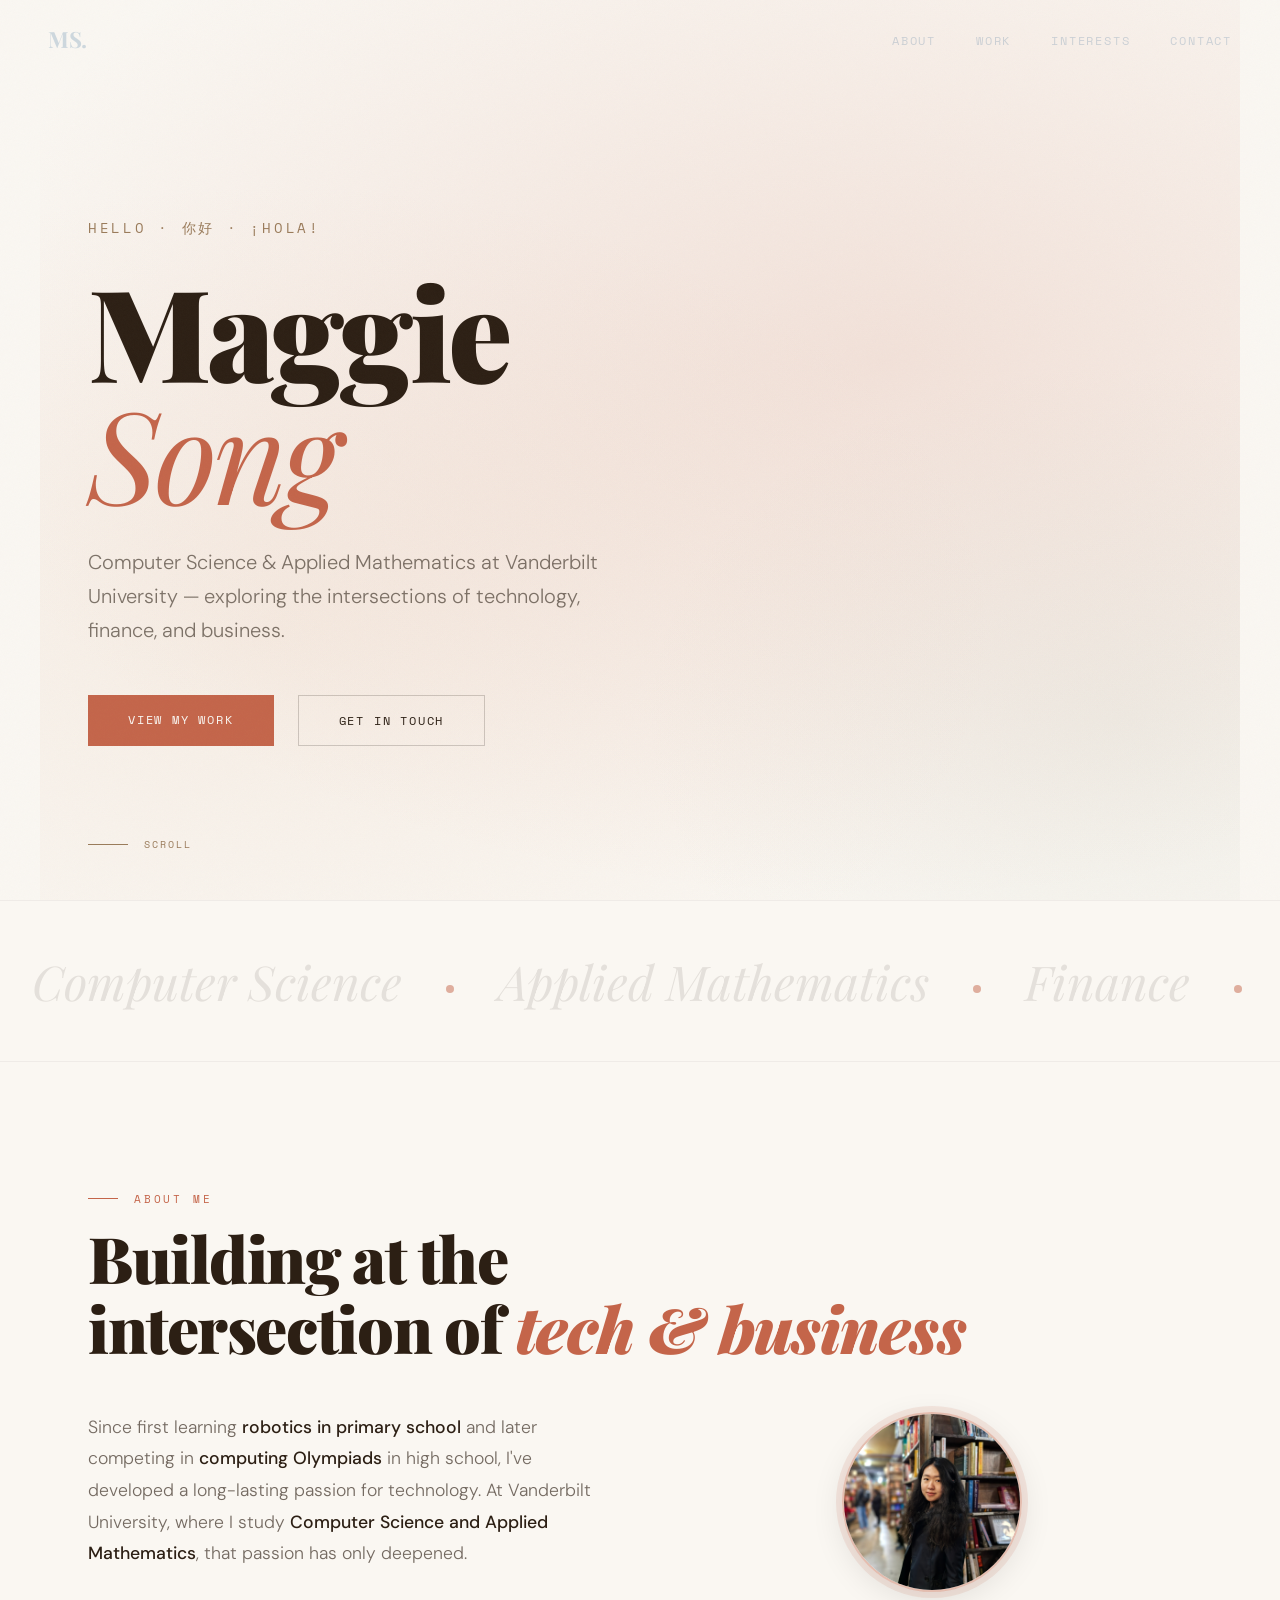
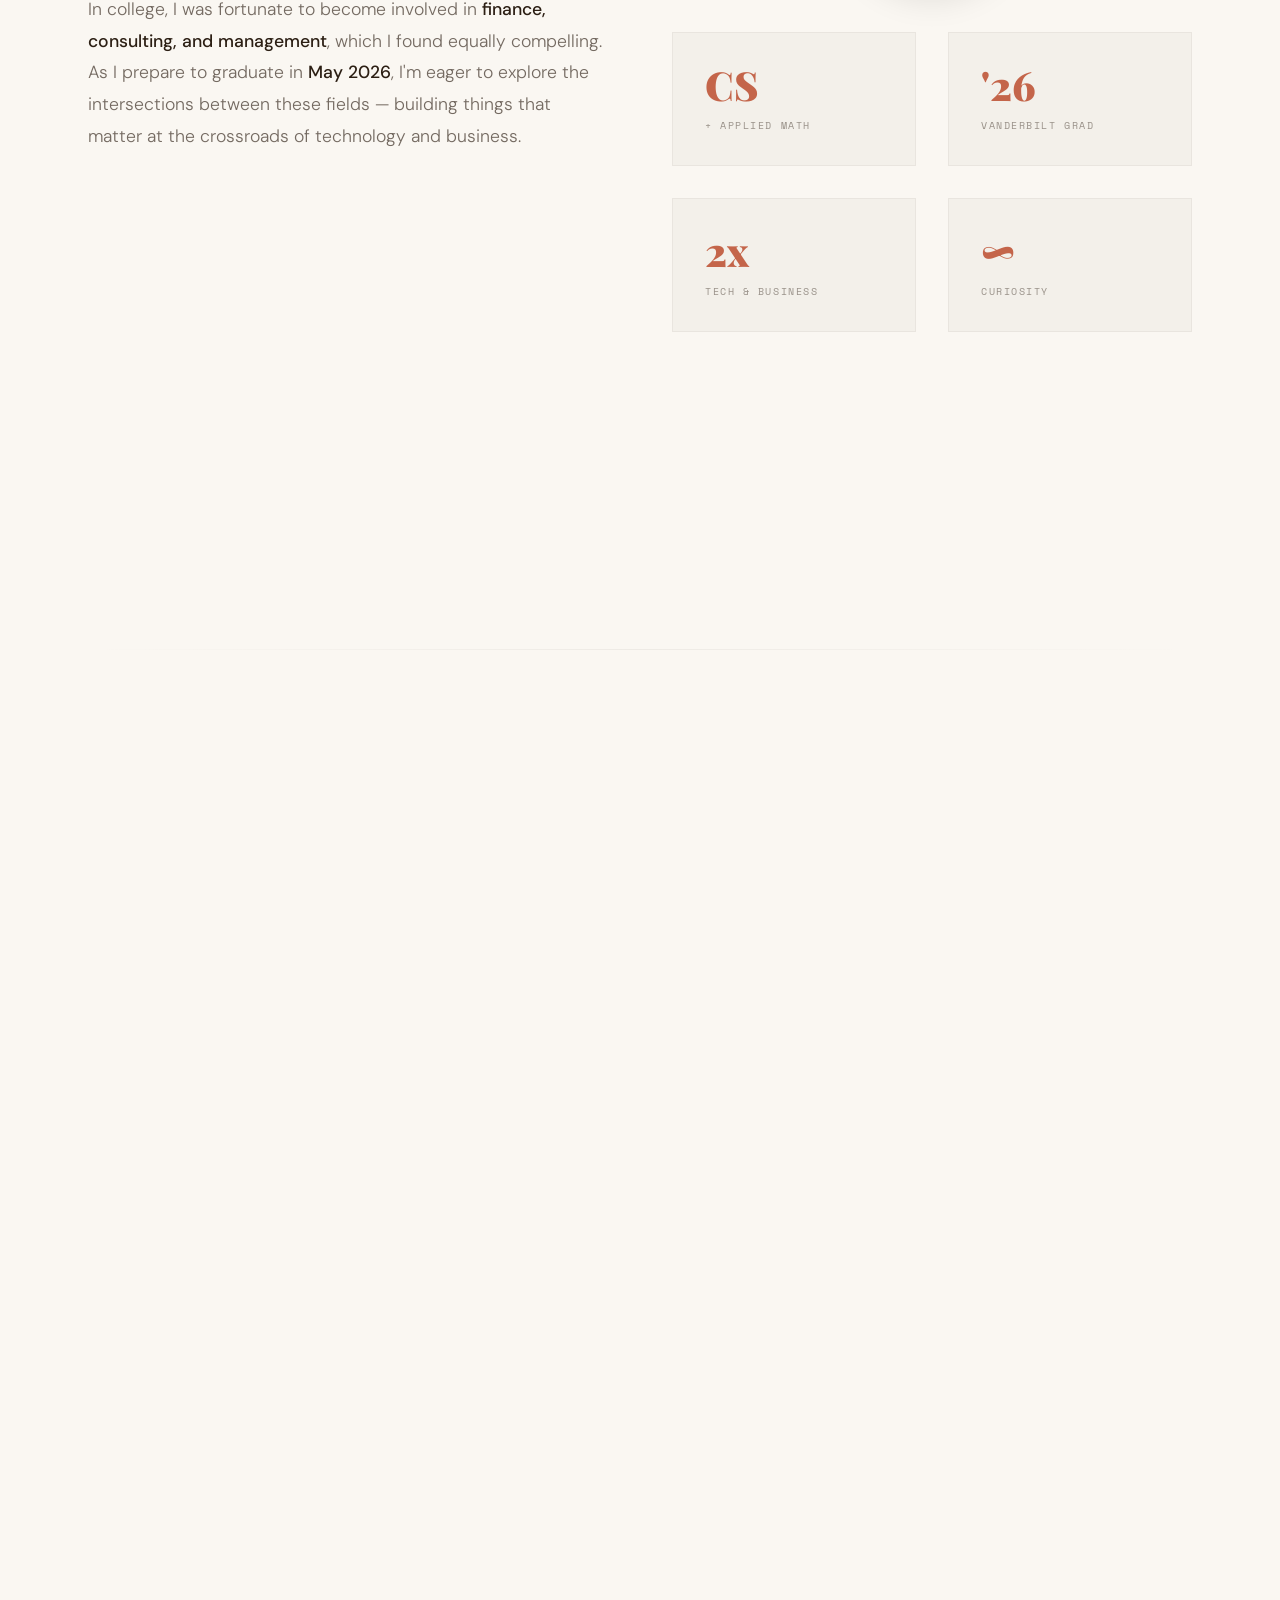
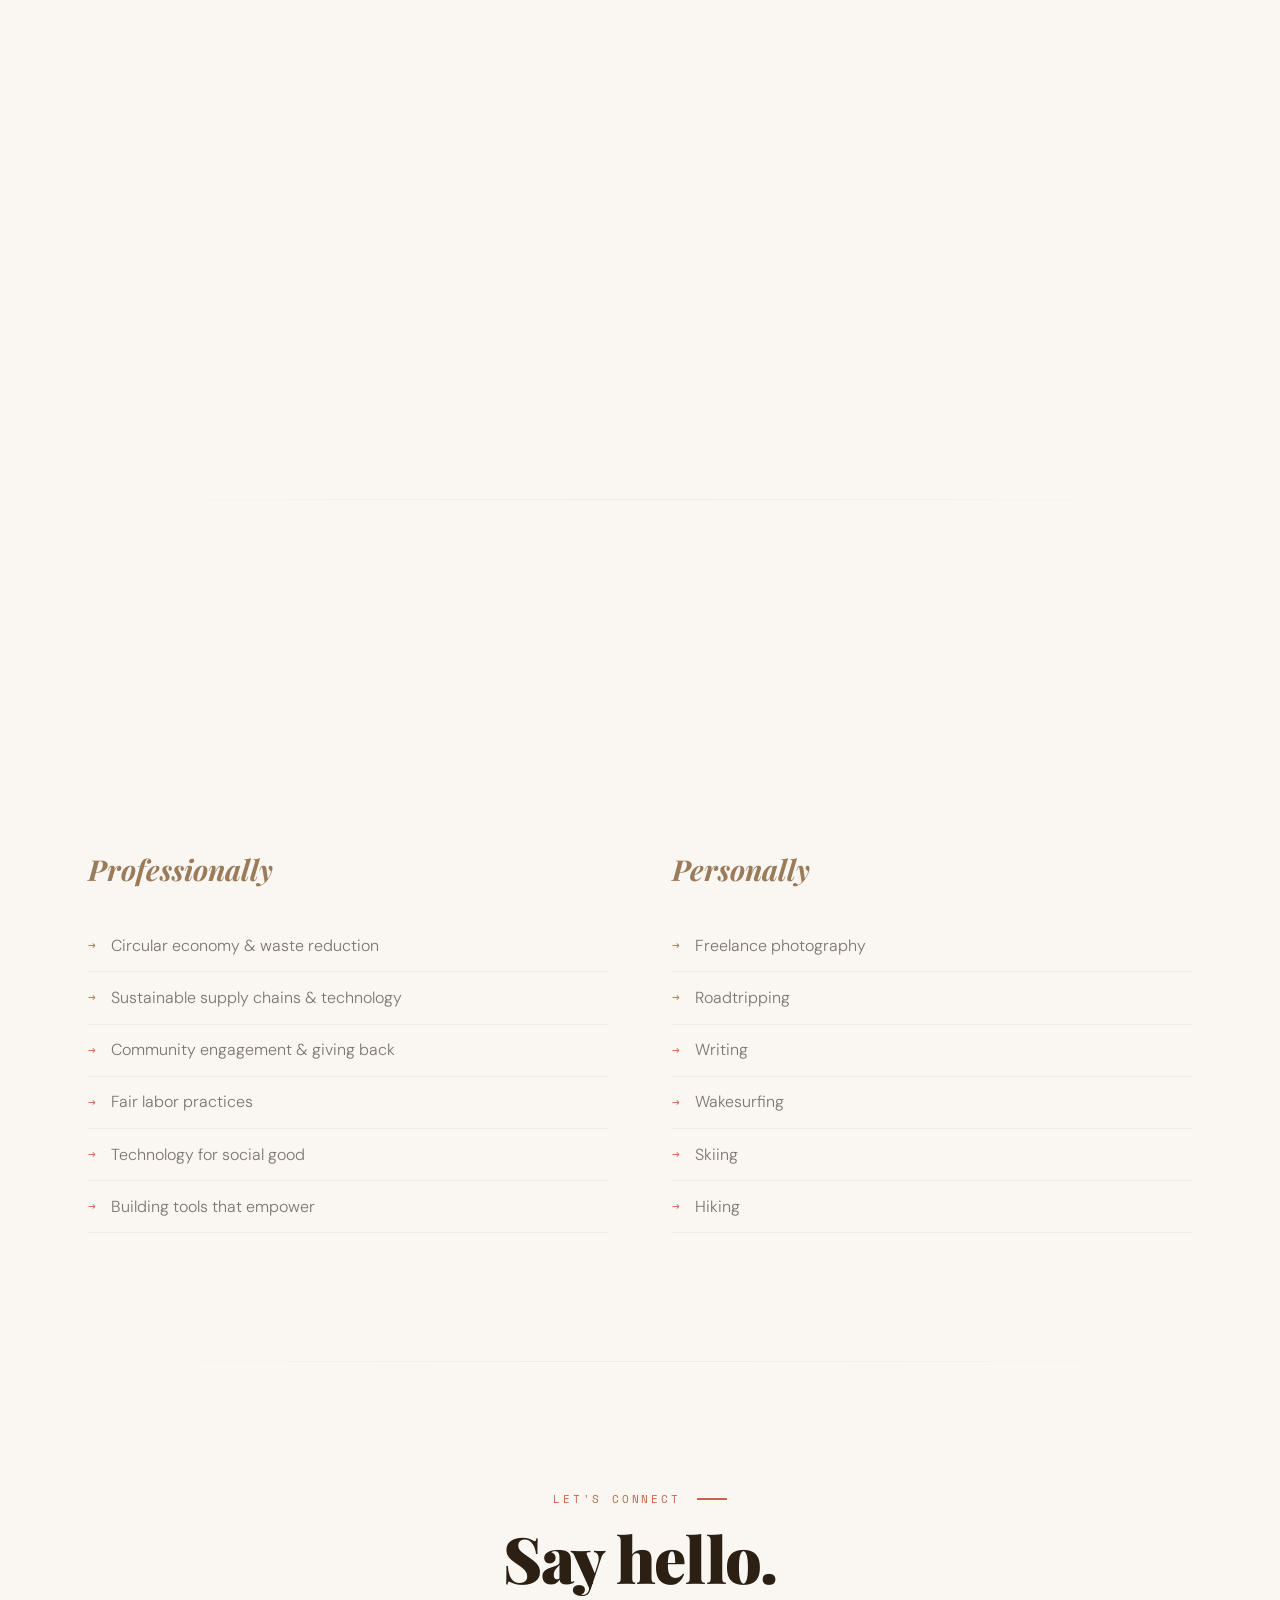
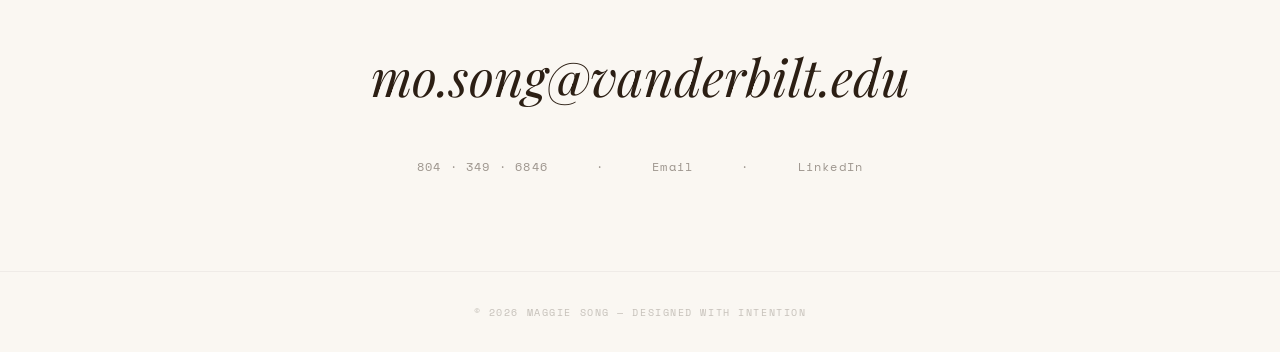
==== index.html @ cca48e7c "Add files via upload" ====
<!DOCTYPE html>
<html lang="en">
<head>
<meta charset="UTF-8">
<meta name="viewport" content="width=device-width, initial-scale=1.0">
<title>Maggie Song</title>
<link href="https://fonts.googleapis.com/css2?family=Playfair+Display:ital,wght@0,400;0,700;0,900;1,400;1,700&family=DM+Sans:ital,wght@0,300;0,400;0,500;0,700;1,400&family=Space+Mono:wght@400;700&display=swap" rel="stylesheet">
<style>
  :root {
    --cream: #2C1F14;
    --warm-white: #FAF7F2;
    --terracotta: #C4654A;
    --terracotta-dark: #A8503A;
    --clay: #9A7B5A;
    --earth: #8B6B4A;
    --deep-brown: #2C1F14;
    --charcoal: #FAF7F2;
    --sage: #7A8B6F;
    --sand: #E8D5BC;
    --muted-gold: #BFA265;
  }

  * { margin: 0; padding: 0; box-sizing: border-box; }

  html {
    scroll-behavior: smooth;
    scrollbar-width: thin;
    scrollbar-color: var(--clay) var(--charcoal);
  }

  body {
    font-family: 'DM Sans', sans-serif;
    background: var(--charcoal);
    color: var(--cream);
    overflow-x: hidden;
    cursor: default;
  }

  ::selection {
    background: var(--terracotta);
    color: #FAF7F2;
  }

  /* ═══ NOISE TEXTURE OVERLAY ═══ */
  body::before {
    content: '';
    position: fixed;
    inset: 0;
    z-index: 9999;
    pointer-events: none;
    opacity: 0.03;
    background-image: url("data:image/svg+xml,%3Csvg viewBox='0 0 256 256' xmlns='http://www.w3.org/2000/svg'%3E%3Cfilter id='n'%3E%3CfeTurbulence type='fractalNoise' baseFrequency='0.9' numOctaves='4' stitchTiles='stitch'/%3E%3C/filter%3E%3Crect width='100%25' height='100%25' filter='url(%23n)'/%3E%3C/svg%3E");
    background-size: 128px 128px;
  }

  /* ═══ NAV ═══ */
  nav {
    position: fixed;
    top: 0;
    left: 0;
    right: 0;
    z-index: 100;
    padding: 1.5rem 3rem;
    display: flex;
    justify-content: space-between;
    align-items: center;
    transition: all 0.5s cubic-bezier(0.16, 1, 0.3, 1);
    mix-blend-mode: difference;
  }

  nav.scrolled {
    padding: 1rem 3rem;
  }

  .nav-logo {
    font-family: 'Playfair Display', serif;
    font-size: 1.4rem;
    font-weight: 700;
    letter-spacing: -0.02em;
    color: var(--cream);
    text-decoration: none;
  }

  .nav-links {
    display: flex;
    gap: 2.5rem;
    list-style: none;
  }

  .nav-links a {
    font-family: 'Space Mono', monospace;
    font-size: 0.75rem;
    text-transform: uppercase;
    letter-spacing: 0.15em;
    color: var(--cream);
    text-decoration: none;
    position: relative;
    padding-bottom: 4px;
  }

  .nav-links a::after {
    content: '';
    position: absolute;
    bottom: 0;
    left: 0;
    width: 0;
    height: 1.5px;
    background: var(--terracotta);
    transition: width 0.4s cubic-bezier(0.16, 1, 0.3, 1);
  }

  .nav-links a:hover::after { width: 100%; }

  /* ═══ HERO ═══ */
  .hero {
    min-height: 100vh;
    display: flex;
    flex-direction: column;
    justify-content: center;
    padding: 8rem 3rem 4rem;
    position: relative;
    overflow: hidden;
  }

  .hero-bg {
    position: absolute;
    inset: 0;
    z-index: 0;
    background:
      radial-gradient(ellipse 80% 60% at 70% 40%, rgba(196,101,74,0.15), transparent),
      radial-gradient(ellipse 60% 50% at 20% 70%, rgba(212,149,106,0.1), transparent),
      radial-gradient(ellipse 40% 40% at 90% 80%, rgba(122,139,111,0.08), transparent);
  }

  .hero-content {
    position: relative;
    z-index: 1;
    max-width: 1200px;
    margin: 0 auto;
    width: 100%;
  }

  .hero-greeting {
    font-family: 'Space Mono', monospace;
    font-size: 0.85rem;
    letter-spacing: 0.2em;
    text-transform: uppercase;
    color: var(--clay);
    margin-bottom: 2rem;
    opacity: 0;
    animation: fadeUp 0.8s 0.3s forwards;
  }

  .hero-name {
    font-family: 'Playfair Display', serif;
    font-size: clamp(3.5rem, 10vw, 9rem);
    font-weight: 900;
    line-height: 0.95;
    letter-spacing: -0.03em;
    margin-bottom: 2rem;
    opacity: 0;
    animation: fadeUp 0.8s 0.5s forwards;
  }

  .hero-name .accent {
    color: var(--terracotta);
    font-style: italic;
    font-weight: 400;
  }

  .hero-tagline {
    font-size: 1.25rem;
    line-height: 1.7;
    max-width: 550px;
    color: rgba(44, 31, 20, 0.6);
    font-weight: 300;
    opacity: 0;
    animation: fadeUp 0.8s 0.7s forwards;
  }

  .hero-ctas {
    display: flex;
    gap: 1.5rem;
    margin-top: 3rem;
    opacity: 0;
    animation: fadeUp 0.8s 0.9s forwards;
    flex-wrap: wrap;
  }

  .btn-primary {
    font-family: 'Space Mono', monospace;
    font-size: 0.75rem;
    letter-spacing: 0.15em;
    text-transform: uppercase;
    padding: 1rem 2.5rem;
    background: var(--terracotta);
    color: #FAF7F2;
    border: none;
    cursor: pointer;
    position: relative;
    overflow: hidden;
    text-decoration: none;
    transition: transform 0.3s, background 0.3s;
  }

  .btn-primary:hover {
    background: var(--terracotta-dark);
    transform: translateY(-2px);
  }

  .btn-outline {
    font-family: 'Space Mono', monospace;
    font-size: 0.75rem;
    letter-spacing: 0.15em;
    text-transform: uppercase;
    padding: 1rem 2.5rem;
    background: transparent;
    color: var(--cream);
    border: 1.5px solid rgba(44, 31, 20, 0.2);
    cursor: pointer;
    text-decoration: none;
    transition: all 0.3s;
  }

  .btn-outline:hover {
    border-color: var(--terracotta);
    color: var(--terracotta);
  }

  .hero-scroll-indicator {
    position: absolute;
    bottom: 3rem;
    left: 3rem;
    display: flex;
    align-items: center;
    gap: 1rem;
    opacity: 0;
    animation: fadeUp 0.8s 1.2s forwards;
  }

  .scroll-line {
    width: 40px;
    height: 1.5px;
    background: var(--clay);
    animation: pulse 2s infinite;
  }

  .scroll-text {
    font-family: 'Space Mono', monospace;
    font-size: 0.65rem;
    letter-spacing: 0.2em;
    text-transform: uppercase;
    color: var(--clay);
  }

  /* ═══ SECTIONS GENERAL ═══ */
  section {
    padding: 8rem 3rem;
    max-width: 1200px;
    margin: 0 auto;
  }

  .section-label {
    font-family: 'Space Mono', monospace;
    font-size: 0.7rem;
    letter-spacing: 0.25em;
    text-transform: uppercase;
    color: var(--terracotta);
    margin-bottom: 1rem;
    display: flex;
    align-items: center;
    gap: 1rem;
  }

  .section-label::before {
    content: '';
    width: 30px;
    height: 1.5px;
    background: var(--terracotta);
  }

  .section-title {
    font-family: 'Playfair Display', serif;
    font-size: clamp(2.5rem, 5vw, 4rem);
    font-weight: 900;
    line-height: 1.1;
    letter-spacing: -0.02em;
    margin-bottom: 3rem;
  }

  /* ═══ ABOUT ═══ */
  #about {
    position: relative;
  }

  .about-grid {
    display: grid;
    grid-template-columns: 1fr 1fr;
    gap: 4rem;
    align-items: start;
  }

  .about-text p {
    font-size: 1.1rem;
    line-height: 1.8;
    color: rgba(44, 31, 20, 0.65);
    font-weight: 300;
    margin-bottom: 1.5rem;
  }

  .about-text p strong {
    color: var(--deep-brown);
    font-weight: 500;
  }

  .about-stats {
    display: grid;
    grid-template-columns: 1fr 1fr;
    gap: 2rem;
    margin-top: 2rem;
  }

  .stat-card {
    padding: 2rem;
    background: rgba(44, 31, 20, 0.03);
    border: 1px solid rgba(44, 31, 20, 0.05);
    transition: all 0.4s;
  }

  .stat-card:hover {
    background: rgba(44, 31, 20, 0.05);
    border-color: rgba(196, 101, 74, 0.3);
    transform: translateY(-4px);
  }

  .stat-number {
    font-family: 'Playfair Display', serif;
    font-size: 2.5rem;
    font-weight: 900;
    color: var(--terracotta);
    line-height: 1;
  }

  .stat-label {
    font-family: 'Space Mono', monospace;
    font-size: 0.65rem;
    letter-spacing: 0.15em;
    text-transform: uppercase;
    color: rgba(44, 31, 20, 0.45);
    margin-top: 0.75rem;
  }

  .profile-photo-wrap {
    margin-bottom: 2.5rem;
    display: flex;
    justify-content: center;
  }

  .profile-photo {
    width: 180px;
    height: 180px;
    border-radius: 50%;
    object-fit: cover;
    border: 2px solid rgba(196, 101, 74, 0.4);
    box-shadow: 0 0 0 6px rgba(196, 101, 74, 0.12), 0 8px 32px rgba(0,0,0,0.1);
    transition: transform 0.4s cubic-bezier(0.16, 1, 0.3, 1), box-shadow 0.4s;
    display: block;
  }

  .profile-photo:hover {
    transform: scale(1.04);
    box-shadow: 0 0 0 8px rgba(196, 101, 74, 0.2), 0 12px 40px rgba(0,0,0,0.15);
  }

  .about-languages {
    margin-top: 3rem;
    padding: 2rem;
    background: rgba(44, 31, 20, 0.03);
    border: 1px solid rgba(44, 31, 20, 0.05);
  }

  .lang-title {
    font-family: 'Space Mono', monospace;
    font-size: 0.7rem;
    letter-spacing: 0.2em;
    text-transform: uppercase;
    color: var(--clay);
    margin-bottom: 1.5rem;
  }

  .lang-tags {
    display: flex;
    gap: 0.75rem;
    flex-wrap: wrap;
  }

  .lang-tag {
    font-family: 'DM Sans', sans-serif;
    font-size: 0.9rem;
    padding: 0.4rem 1rem;
    border: 1px solid rgba(44, 31, 20, 0.15);
    color: var(--deep-brown);
    border-radius: 2px;
  }

  /* ═══ DIVIDER ═══ */
  .divider {
    max-width: 1200px;
    margin: 0 auto;
    padding: 0 3rem;
    height: 1px;
    position: relative;
  }

  .divider::after {
    content: '';
    display: block;
    width: 100%;
    height: 1px;
    background: linear-gradient(90deg, transparent, rgba(44, 31, 20, 0.06), transparent);
  }

  /* ═══ WORK / PROJECTS ═══ */
  .project-card {
    display: grid;
    grid-template-columns: 1fr 1fr;
    gap: 4rem;
    margin-bottom: 6rem;
    align-items: center;
  }

  .project-card:nth-child(even) {
    direction: rtl;
  }

  .project-card:nth-child(even) > * {
    direction: ltr;
  }

  .project-visual {
    position: relative;
    aspect-ratio: 4/3;
    overflow: hidden;
    background: linear-gradient(135deg, rgba(196,101,74,0.15), rgba(212,149,106,0.1));
    border: 1px solid rgba(44, 31, 20, 0.05);
  }

  .project-visual-inner {
    position: absolute;
    inset: 0;
    display: flex;
    flex-direction: column;
    justify-content: center;
    align-items: center;
    padding: 3rem;
    text-align: center;
    transition: transform 0.6s cubic-bezier(0.16, 1, 0.3, 1);
  }

  .project-visual:hover .project-visual-inner {
    transform: scale(1.03);
  }

  .project-icon {
    font-size: 3rem;
    margin-bottom: 1rem;
  }

  .project-visual-label {
    font-family: 'Space Mono', monospace;
    font-size: 0.65rem;
    letter-spacing: 0.2em;
    text-transform: uppercase;
    color: var(--clay);
  }

  .project-info {}

  .project-tag {
    font-family: 'Space Mono', monospace;
    font-size: 0.65rem;
    letter-spacing: 0.2em;
    text-transform: uppercase;
    color: var(--terracotta);
    margin-bottom: 1rem;
  }

  .project-name {
    font-family: 'Playfair Display', serif;
    font-size: 2rem;
    font-weight: 700;
    line-height: 1.2;
    margin-bottom: 1.5rem;
  }

  .project-desc {
    font-size: 1rem;
    line-height: 1.8;
    color: rgba(44, 31, 20, 0.55);
    font-weight: 300;
    margin-bottom: 2rem;
  }

  .project-tech {
    display: flex;
    gap: 0.5rem;
    flex-wrap: wrap;
    margin-bottom: 2rem;
  }

  .tech-pill {
    font-family: 'Space Mono', monospace;
    font-size: 0.6rem;
    letter-spacing: 0.1em;
    text-transform: uppercase;
    padding: 0.35rem 0.8rem;
    border: 1px solid rgba(44, 31, 20, 0.1);
    color: rgba(44, 31, 20, 0.45);
  }

  /* ═══ INTERESTS ═══ */
  .interests-grid {
    display: grid;
    grid-template-columns: 1fr 1fr;
    gap: 4rem;
  }

  .interest-group-title {
    font-family: 'Playfair Display', serif;
    font-size: 1.8rem;
    font-weight: 700;
    margin-bottom: 2rem;
    font-style: italic;
    color: var(--clay);
  }

  .interest-list {
    list-style: none;
  }

  .interest-item {
    font-size: 1rem;
    line-height: 1.6;
    padding: 0.8rem 0;
    border-bottom: 1px solid rgba(44, 31, 20, 0.05);
    color: rgba(44, 31, 20, 0.6);
    font-weight: 300;
    display: flex;
    align-items: center;
    gap: 1rem;
    transition: all 0.3s;
  }

  .interest-item:hover {
    color: var(--deep-brown);
    padding-left: 0.5rem;
  }

  .interest-item::before {
    content: '→';
    font-family: 'Space Mono', monospace;
    font-size: 0.75rem;
    color: var(--terracotta);
    transition: transform 0.3s;
  }

  .interest-item:hover::before {
    transform: translateX(4px);
  }

  /* ═══ CONTACT ═══ */
  #contact {
    text-align: center;
    padding-bottom: 6rem;
  }

  #contact .section-label {
    justify-content: center;
  }

  #contact .section-label::before { display: none; }
  #contact .section-label::after {
    content: '';
    width: 30px;
    height: 1.5px;
    background: var(--terracotta);
  }

  .contact-email {
    font-family: 'Playfair Display', serif;
    font-size: clamp(1.8rem, 4vw, 3.5rem);
    font-weight: 400;
    font-style: italic;
    color: var(--deep-brown);
    text-decoration: none;
    position: relative;
    display: inline-block;
    transition: color 0.3s;
  }

  .contact-email:hover {
    color: var(--terracotta);
  }

  .contact-email::after {
    content: '';
    position: absolute;
    bottom: -4px;
    left: 0;
    width: 100%;
    height: 2px;
    background: var(--terracotta);
    transform: scaleX(0);
    transform-origin: right;
    transition: transform 0.5s cubic-bezier(0.16, 1, 0.3, 1);
  }

  .contact-email:hover::after {
    transform: scaleX(1);
    transform-origin: left;
  }

  .contact-details {
    margin-top: 3rem;
    display: flex;
    justify-content: center;
    gap: 3rem;
    flex-wrap: wrap;
  }

  .contact-item {
    font-family: 'Space Mono', monospace;
    font-size: 0.75rem;
    letter-spacing: 0.1em;
    color: rgba(44, 31, 20, 0.45);
    text-decoration: none;
    transition: color 0.3s;
  }

  .contact-item:hover { color: var(--terracotta); }

  /* ═══ FOOTER ═══ */
  footer {
    padding: 2rem 3rem;
    text-align: center;
    border-top: 1px solid rgba(44, 31, 20, 0.05);
  }

  footer p {
    font-family: 'Space Mono', monospace;
    font-size: 0.65rem;
    letter-spacing: 0.15em;
    text-transform: uppercase;
    color: rgba(44, 31, 20, 0.25);
  }

  /* ═══ SCROLL REVEAL ═══ */
  .reveal {
    opacity: 0;
    transform: translateY(40px);
    transition: all 0.8s cubic-bezier(0.16, 1, 0.3, 1);
  }

  .reveal.visible {
    opacity: 1;
    transform: translateY(0);
  }

  /* ═══ ANIMATIONS ═══ */
  @keyframes fadeUp {
    from { opacity: 0; transform: translateY(30px); }
    to { opacity: 1; transform: translateY(0); }
  }

  @keyframes pulse {
    0%, 100% { opacity: 1; }
    50% { opacity: 0.4; }
  }

  /* ═══ MARQUEE ═══ */
  .marquee-section {
    padding: 3rem 0;
    overflow: hidden;
    border-top: 1px solid rgba(44, 31, 20, 0.05);
    border-bottom: 1px solid rgba(44, 31, 20, 0.05);
  }

  .marquee-track {
    display: flex;
    animation: marquee 30s linear infinite;
    width: max-content;
  }

  .marquee-track:hover { animation-play-state: paused; }

  .marquee-item {
    font-family: 'Playfair Display', serif;
    font-size: 3rem;
    font-weight: 300;
    white-space: nowrap;
    padding: 0 2rem;
    color: rgba(44, 31, 20, 0.1);
    font-style: italic;
  }

  .marquee-item .dot {
    display: inline-block;
    width: 8px;
    height: 8px;
    background: var(--terracotta);
    border-radius: 50%;
    margin: 0 2rem;
    vertical-align: middle;
    opacity: 0.5;
  }

  @keyframes marquee {
    0% { transform: translateX(0); }
    100% { transform: translateX(-50%); }
  }

  /* ═══ RESPONSIVE ═══ */
  @media (max-width: 900px) {
    nav { padding: 1.2rem 1.5rem; }
    .nav-links { gap: 1.5rem; }
    section { padding: 5rem 1.5rem; }
    .hero { padding: 6rem 1.5rem 4rem; }
    .about-grid { grid-template-columns: 1fr; gap: 3rem; }
    .project-card { grid-template-columns: 1fr; gap: 2rem; }
    .project-card:nth-child(even) { direction: ltr; }
    .interests-grid { grid-template-columns: 1fr; gap: 3rem; }
    .hero-scroll-indicator { left: 1.5rem; }
  }

  @media (max-width: 600px) {
    .nav-links { display: none; }
    .about-stats { grid-template-columns: 1fr; }
    .hero-ctas { flex-direction: column; }
    .hero-ctas a { text-align: center; }
    .contact-details { flex-direction: column; align-items: center; }
  }
</style>
</head>
<body>

<!-- ═══ NAV ═══ -->
<nav id="navbar">
  <a href="#" class="nav-logo">MS.</a>
  <ul class="nav-links">
    <li><a href="#about">About</a></li>
    <li><a href="#work">Work</a></li>
    <li><a href="#interests">Interests</a></li>
    <li><a href="#contact">Contact</a></li>
  </ul>
</nav>

<!-- ═══ HERO ═══ -->
<section class="hero">
  <div class="hero-bg"></div>
  <div class="hero-content">
    <p class="hero-greeting">Hello · 你好 · ¡Hola!</p>
    <h1 class="hero-name">Maggie<br><span class="accent">Song</span></h1>
    <p class="hero-tagline">Computer Science & Applied Mathematics at Vanderbilt University — exploring the intersections of technology, finance, and business.</p>
    <div class="hero-ctas">
      <a href="#work" class="btn-primary">View My Work</a>
      <a href="#contact" class="btn-outline">Get In Touch</a>
    </div>
  </div>
  <div class="hero-scroll-indicator">
    <span class="scroll-line"></span>
    <span class="scroll-text">Scroll</span>
  </div>
</section>

<!-- ═══ MARQUEE ═══ -->
<div class="marquee-section">
  <div class="marquee-track">
    <span class="marquee-item">Computer Science <span class="dot"></span> Applied Mathematics <span class="dot"></span> Finance <span class="dot"></span> Consulting <span class="dot"></span> VR Development <span class="dot"></span> Sales & Marketing <span class="dot"></span> Photography <span class="dot"></span> Sustainability <span class="dot"></span></span>
    <span class="marquee-item">Computer Science <span class="dot"></span> Applied Mathematics <span class="dot"></span> Finance <span class="dot"></span> Consulting <span class="dot"></span> VR Development <span class="dot"></span> Sales & Marketing <span class="dot"></span> Photography <span class="dot"></span> Sustainability <span class="dot"></span></span>
  </div>
</div>

<!-- ═══ ABOUT ═══ -->
<section id="about">
  <div class="reveal">
    <span class="section-label">About Me</span>
    <h2 class="section-title">Building at the<br>intersection of <span style="color:var(--terracotta);font-style:italic;">tech & business</span></h2>
  </div>
  <div class="about-grid">
    <div class="about-text reveal">
      <p>Since first learning <strong>robotics in primary school</strong> and later competing in <strong>computing Olympiads</strong> in high school, I've developed a long-lasting passion for technology. At Vanderbilt University, where I study <strong>Computer Science and Applied Mathematics</strong>, that passion has only deepened.</p>
      <p>In college, I was fortunate to become involved in <strong>finance, consulting, and management</strong>, which I found equally compelling. As I prepare to graduate in <strong>May 2026</strong>, I'm eager to explore the intersections between these fields — building things that matter at the crossroads of technology and business.</p>
    </div>
    <div>
      <div class="profile-photo-wrap reveal">
        <img src="my-pic.jpg" alt="Maggie Song" class="profile-photo">
      </div>
      <div class="about-stats reveal">
        <div class="stat-card">
          <div class="stat-number">CS</div>
          <div class="stat-label">+ Applied Math</div>
        </div>
        <div class="stat-card">
          <div class="stat-number">'26</div>
          <div class="stat-label">Vanderbilt Grad</div>
        </div>
        <div class="stat-card">
          <div class="stat-number">2x</div>
          <div class="stat-label">Tech & Business</div>
        </div>
        <div class="stat-card">
          <div class="stat-number">∞</div>
          <div class="stat-label">Curiosity</div>
        </div>
      </div>
      <div class="about-languages reveal">
        <div class="lang-title">Languages I speak</div>
        <div class="lang-tags">
          <span class="lang-tag">English</span>
          <span class="lang-tag">中文</span>
          <span class="lang-tag">Español</span>
        </div>
      </div>
    </div>
  </div>
</section>

<div class="divider"></div>

<!-- ═══ WORK ═══ -->
<section id="work">
  <div class="reveal">
    <span class="section-label">Recent Work</span>
    <h2 class="section-title">Dual explorations in<br><span style="color:var(--terracotta);font-style:italic;">tech & business</span></h2>
  </div>

  <div class="project-card reveal">
    <div class="project-visual">
      <div class="project-visual-inner" style="background: linear-gradient(135deg, rgba(196,101,74,0.08), rgba(122,139,111,0.12));">
        <div class="project-icon">🏹</div>
        <div class="project-visual-label">Award-Winning Project</div>
      </div>
    </div>
    <div class="project-info">
      <div class="project-tag">Technology · VR · Game Dev</div>
      <h3 class="project-name">VR Archery Combat Game</h3>
      <p class="project-desc">The top project at the 2025 Vanderbilt CS Immersion Showcase out of 23 teams. Collaborated with a team of five from diverse backgrounds to build a VR archery combat game, developing skills in engineering, design communication, and full project lifecycle management.</p>
      <div class="project-tech">
        <span class="tech-pill">Unity</span>
        <span class="tech-pill">Meta Quest 3</span>
        <span class="tech-pill">C#</span>
        <span class="tech-pill">VR/XR</span>
      </div>
    </div>
  </div>

  <div class="project-card reveal">
    <div class="project-visual">
      <div class="project-visual-inner" style="background: linear-gradient(135deg, rgba(212,149,106,0.1), rgba(191,162,101,0.08));">
        <div class="project-icon">🍵</div>
        <div class="project-visual-label">Sales & Marketing</div>
      </div>
    </div>
    <div class="project-info">
      <div class="project-tag">Business · Marketing · Strategy</div>
      <h3 class="project-name">MoonTea Sales & Marketing</h3>
      <p class="project-desc">Leading sales and marketing improvements for a tea shop operating in Cupertino and Sunnyvale, CA. Positioned as one of the best tea shops in the Bay Area, I'm helping them take the next step by better understanding their customers, enhancing product campaigns, and addressing operational pain points.</p>
      <div class="project-tech">
        <span class="tech-pill">Customer Analytics</span>
        <span class="tech-pill">Campaign Strategy</span>
        <span class="tech-pill">Operations</span>
      </div>
    </div>
  </div>
</section>

<div class="divider"></div>

<!-- ═══ INTERESTS ═══ -->
<section id="interests">
  <div class="reveal">
    <span class="section-label">Beyond Work</span>
    <h2 class="section-title">Things I care<br><span style="color:var(--terracotta);font-style:italic;">deeply about</span></h2>
  </div>

  <div class="interests-grid reveal">
    <div>
      <div class="interest-group-title">Professionally</div>
      <ul class="interest-list">
        <li class="interest-item">Circular economy & waste reduction</li>
        <li class="interest-item">Sustainable supply chains & technology</li>
        <li class="interest-item">Community engagement & giving back</li>
        <li class="interest-item">Fair labor practices</li>
        <li class="interest-item">Technology for social good</li>
        <li class="interest-item">Building tools that empower</li>
      </ul>
    </div>
    <div>
      <div class="interest-group-title">Personally</div>
      <ul class="interest-list">
        <li class="interest-item">Freelance photography</li>
        <li class="interest-item">Roadtripping</li>
        <li class="interest-item">Writing</li>
        <li class="interest-item">Wakesurfing</li>
        <li class="interest-item">Skiing</li>
        <li class="interest-item">Hiking</li>
      </ul>
    </div>
  </div>
</section>

<div class="divider"></div>

<!-- ═══ CONTACT ═══ -->
<section id="contact">
  <div class="reveal">
    <span class="section-label">Let's Connect</span>
    <h2 class="section-title">Say hello.</h2>
    <a href="mailto:mo.song@vanderbilt.edu" class="contact-email">mo.song@vanderbilt.edu</a>
    <div class="contact-details">
      <a href="tel:804-349-6846" class="contact-item">804 · 349 · 6846</a>
      <span class="contact-item">·</span>
      <a href="mailto:mo.song@vanderbilt.edu" class="contact-item">Email</a>
      <span class="contact-item">·</span>
      <a href="https://www.linkedin.com/in/mo-maggie-song/" target="_blank" class="contact-item">LinkedIn</a>
    </div>
  </div>
</section>

<!-- ═══ FOOTER ═══ -->
<footer>
  <p>© 2026 Maggie Song — Designed with intention</p>
</footer>

<script>
  // ═══ SCROLL REVEAL ═══
  const observer = new IntersectionObserver((entries) => {
    entries.forEach(entry => {
      if (entry.isIntersecting) {
        entry.target.classList.add('visible');
      }
    });
  }, { threshold: 0.1, rootMargin: '0px 0px -50px 0px' });

  document.querySelectorAll('.reveal').forEach(el => observer.observe(el));

  // ═══ NAV SCROLL ═══
  window.addEventListener('scroll', () => {
    document.getElementById('navbar').classList.toggle('scrolled', window.scrollY > 50);
  });

  // ═══ SMOOTH ANCHOR SCROLLING ═══
  document.querySelectorAll('a[href^="#"]').forEach(anchor => {
    anchor.addEventListener('click', function(e) {
      e.preventDefault();
      const target = document.querySelector(this.getAttribute('href'));
      if (target) target.scrollIntoView({ behavior: 'smooth', block: 'start' });
    });
  });
</script>

</body>
</html>
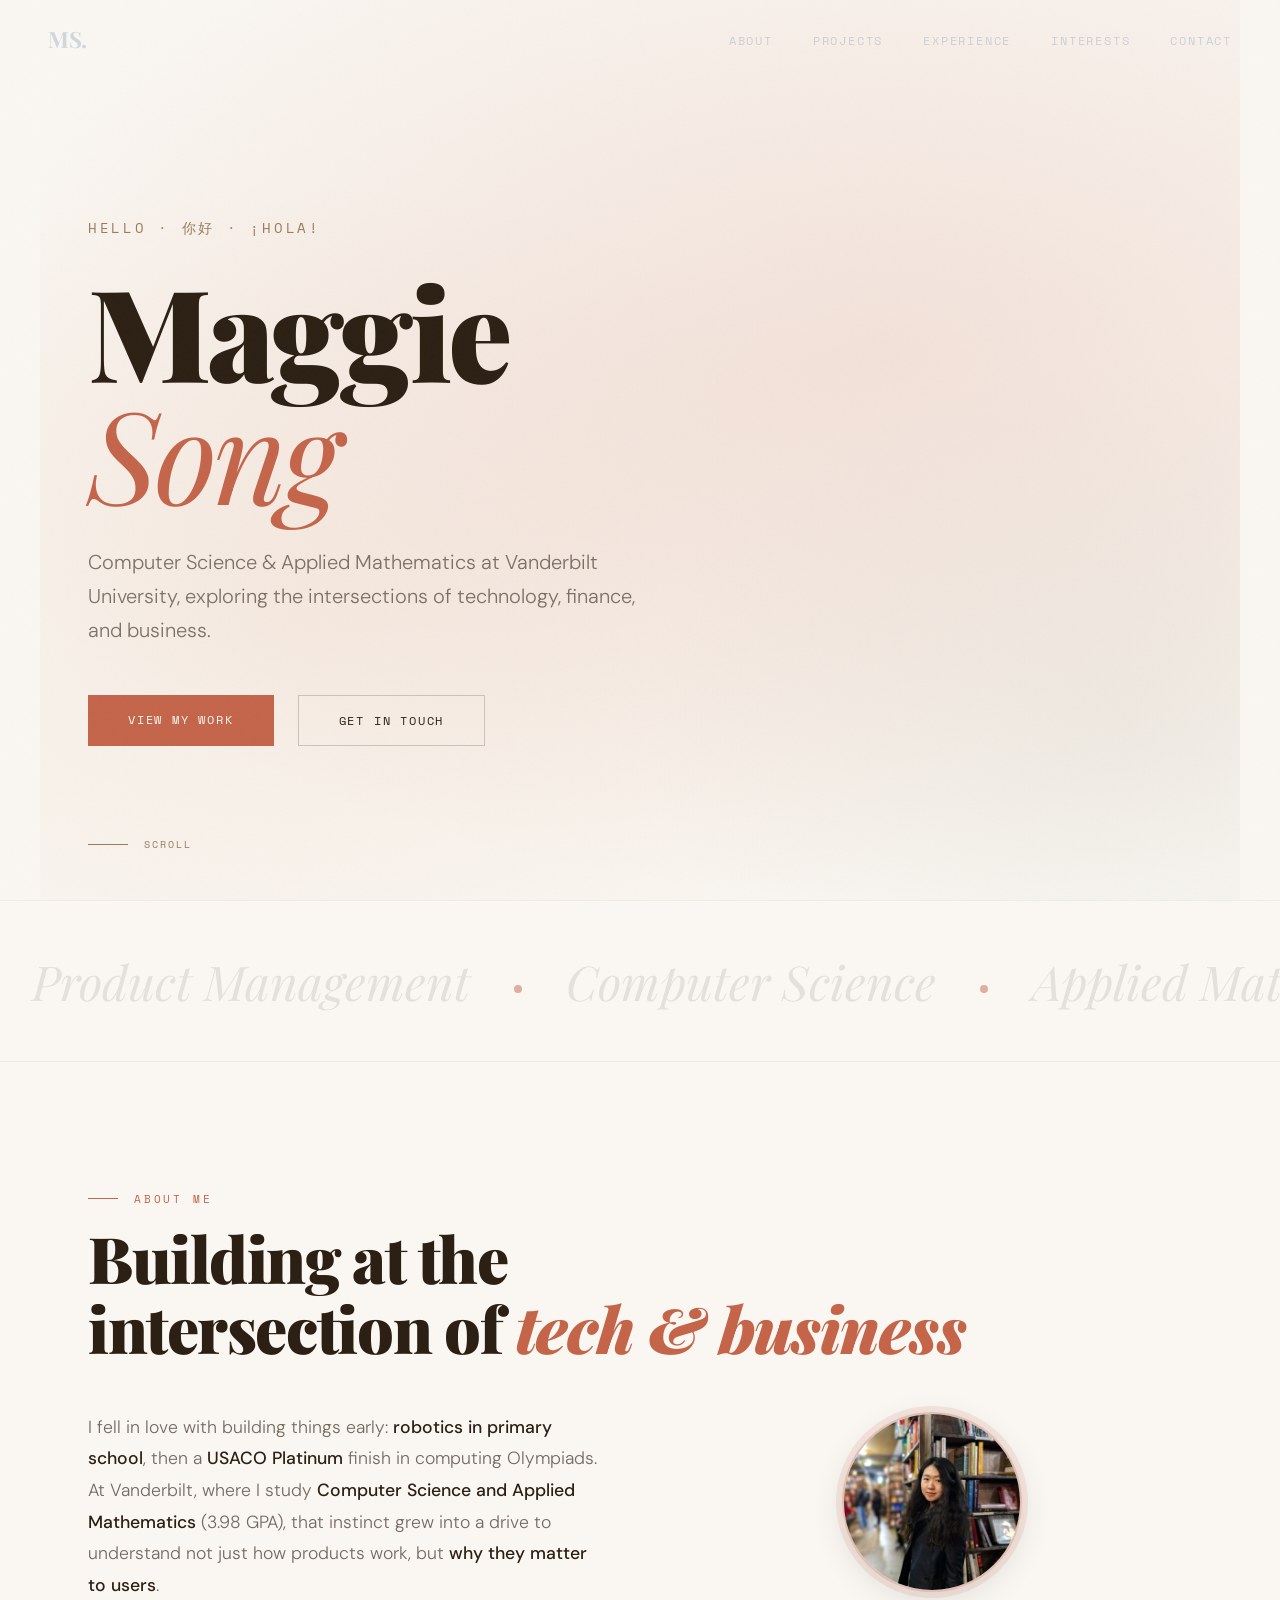
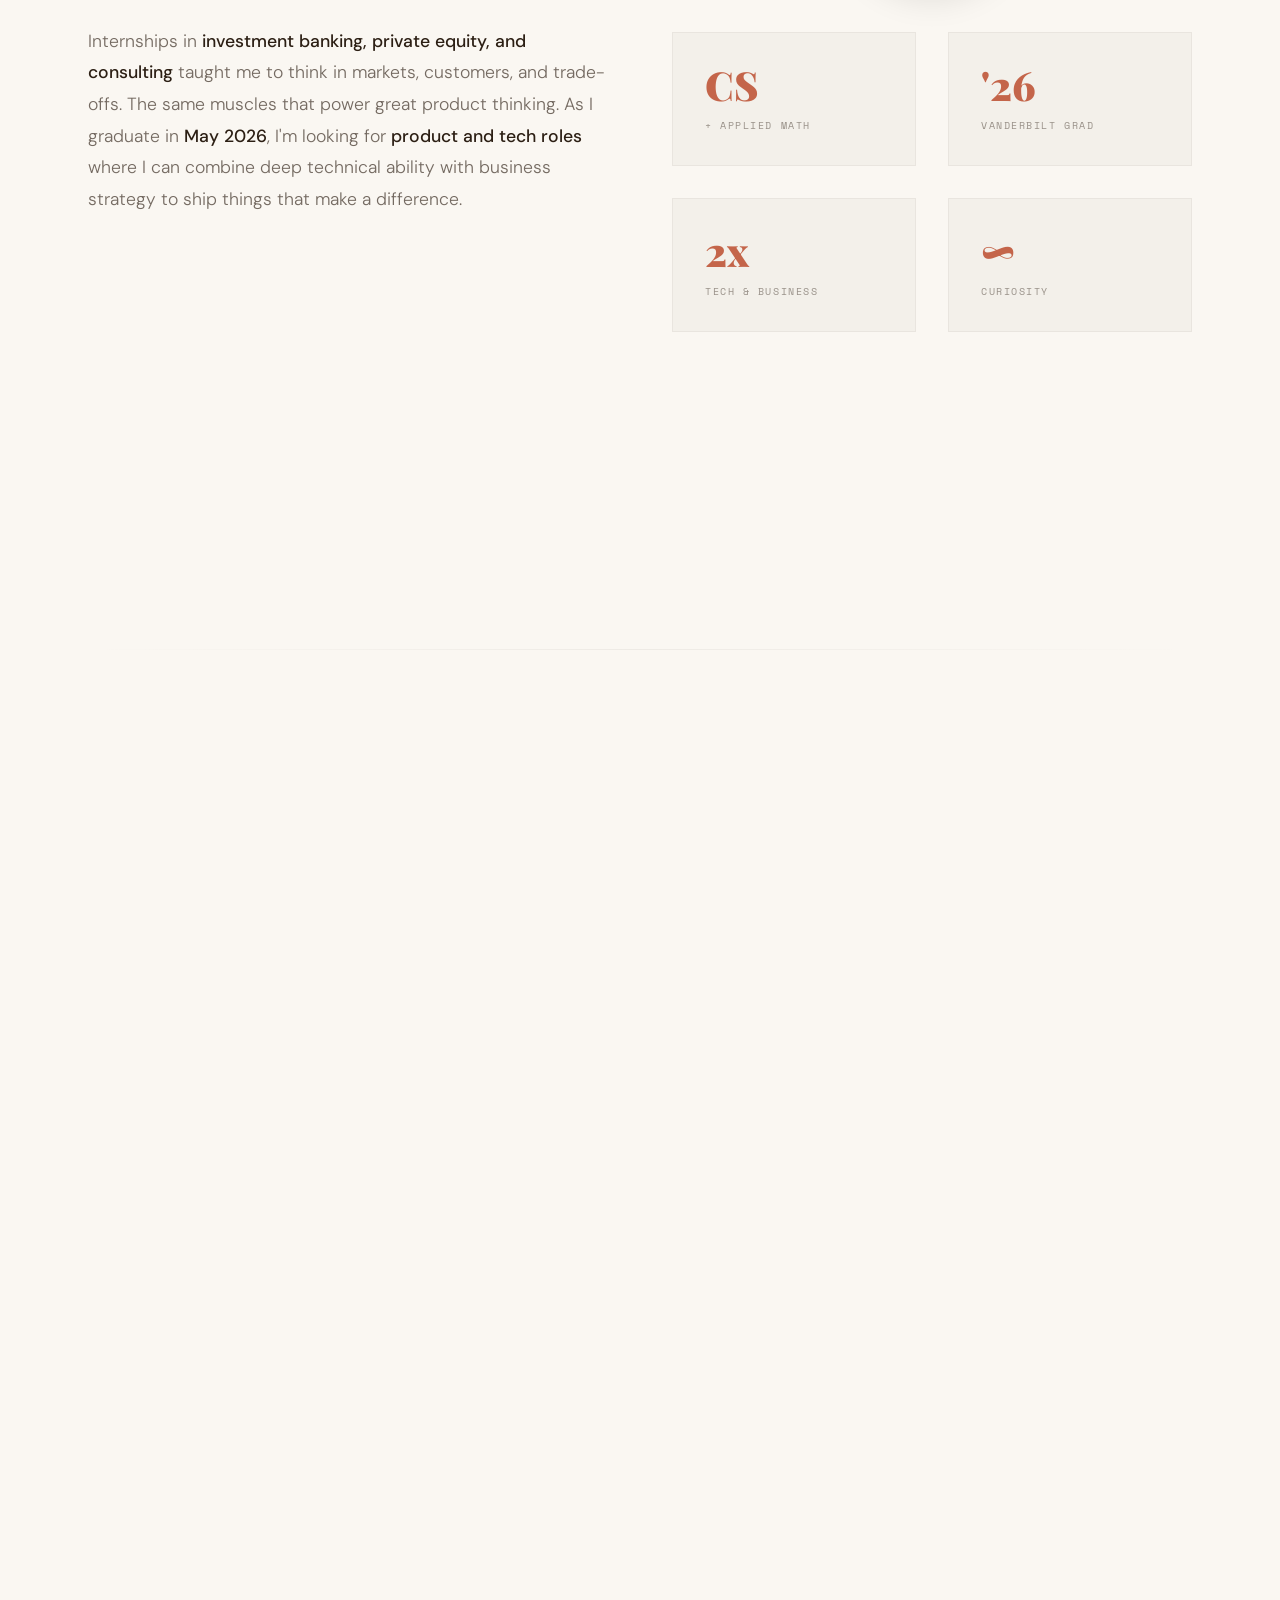
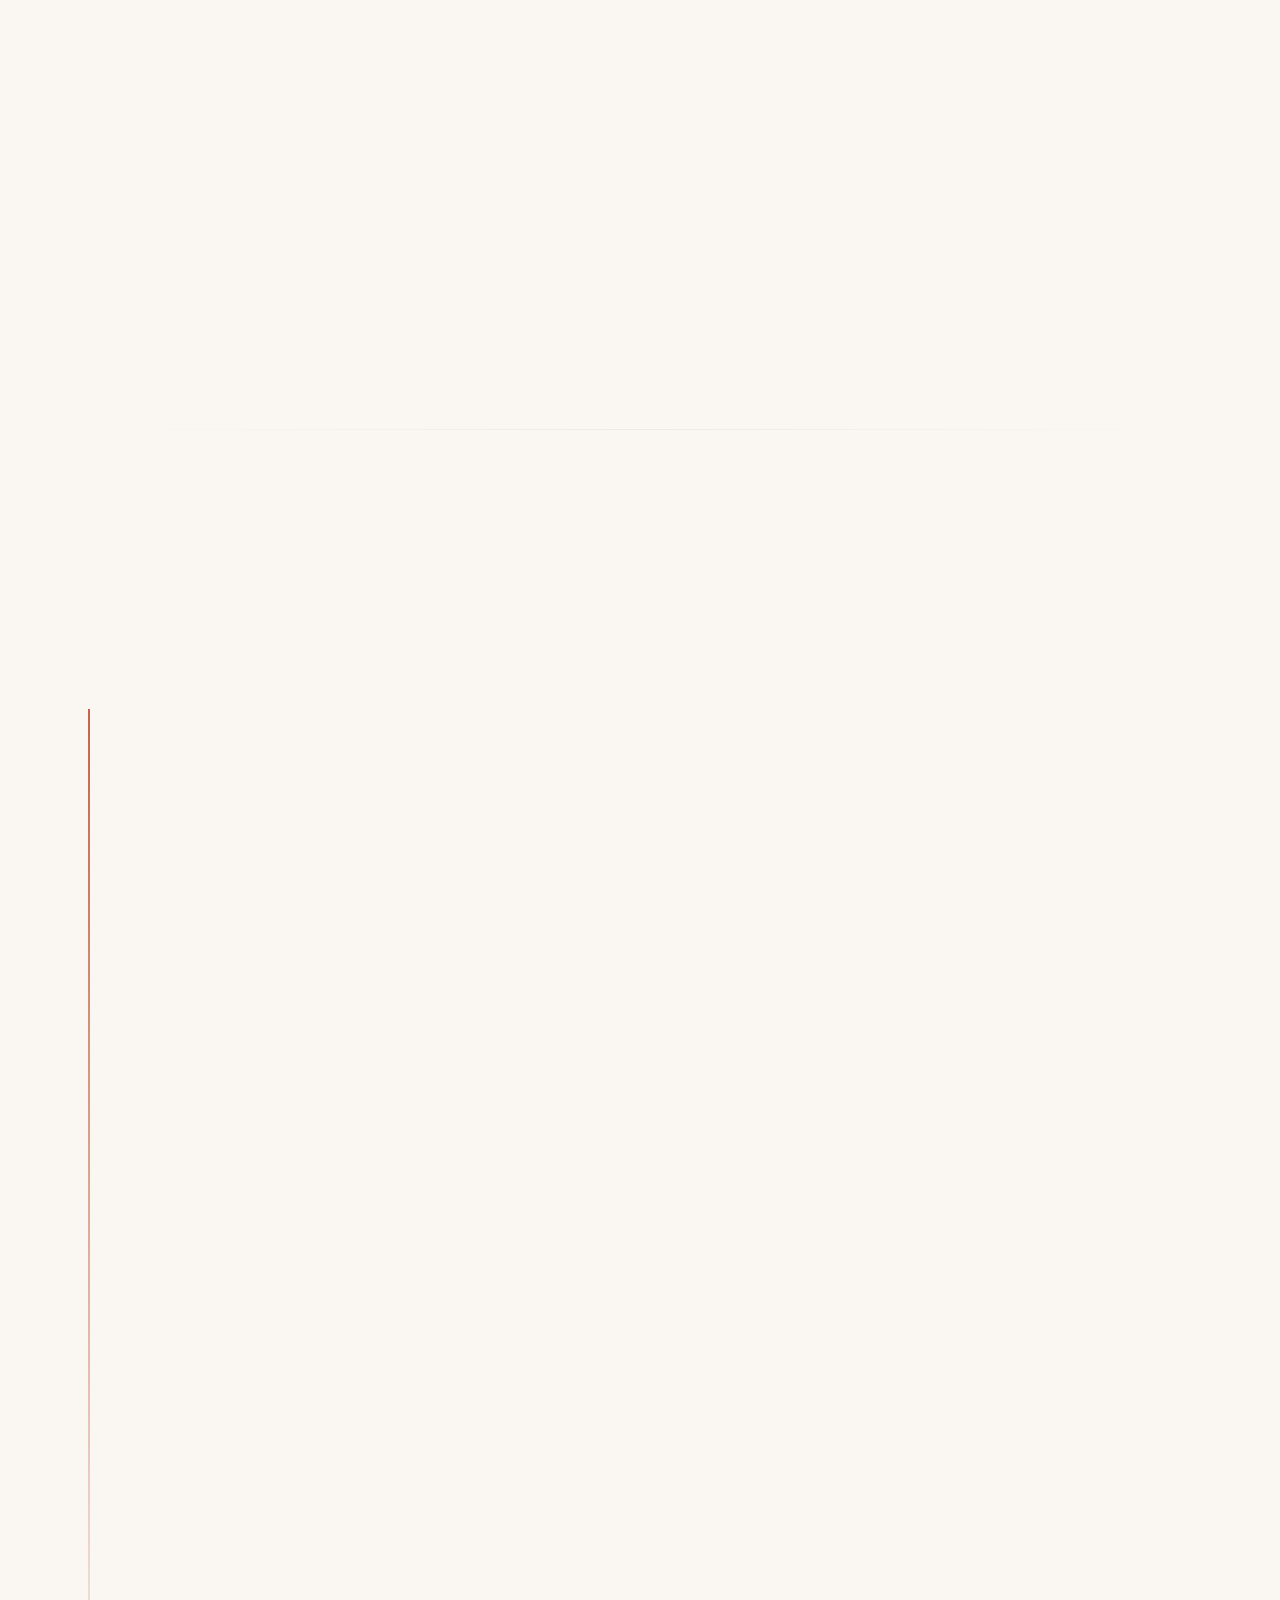
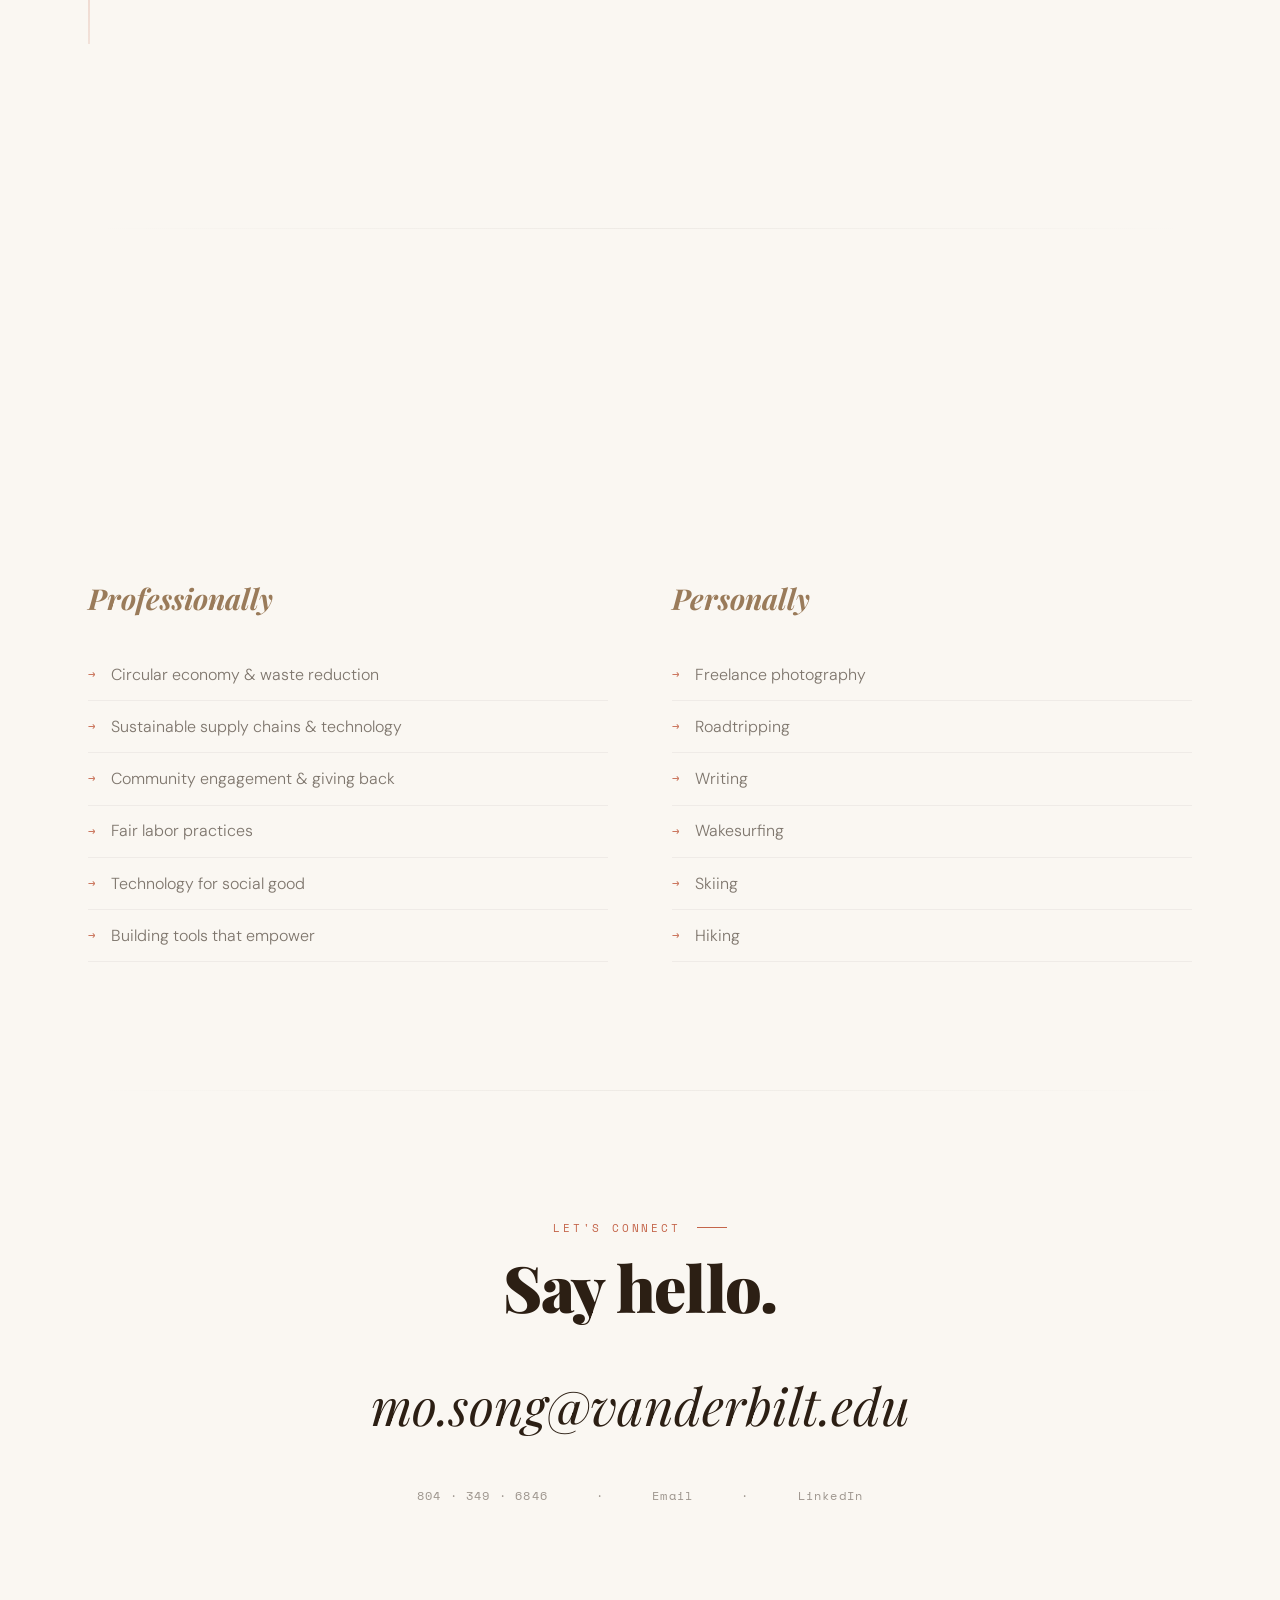
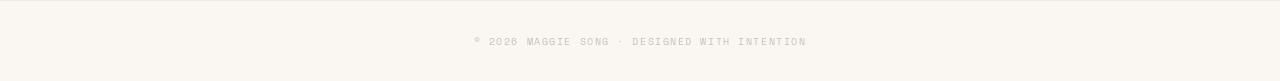
==== commit b884ba99: "Updated" ====
--- a/index.html
+++ b/index.html
@@ -518,6 +518,108 @@
     color: rgba(44, 31, 20, 0.45);
   }
 
+  /* ═══ EXPERIENCE ═══ */
+  .experience-timeline {
+    position: relative;
+    padding-left: 2.5rem;
+  }
+
+  .experience-timeline::before {
+    content: '';
+    position: absolute;
+    left: 0;
+    top: 0;
+    bottom: 0;
+    width: 1.5px;
+    background: linear-gradient(180deg, var(--terracotta), rgba(196,101,74,0.15));
+  }
+
+  .exp-item {
+    position: relative;
+    margin-bottom: 3.5rem;
+  }
+
+  .exp-item::before {
+    content: '';
+    position: absolute;
+    left: -2.5rem;
+    top: 0.5rem;
+    width: 10px;
+    height: 10px;
+    background: var(--terracotta);
+    border-radius: 50%;
+    transform: translateX(-4.25px);
+  }
+
+  .exp-header {
+    display: flex;
+    justify-content: space-between;
+    align-items: baseline;
+    flex-wrap: wrap;
+    gap: 0.5rem;
+    margin-bottom: 0.3rem;
+  }
+
+  .exp-company {
+    font-family: 'Playfair Display', serif;
+    font-size: 1.4rem;
+    font-weight: 700;
+  }
+
+  .exp-date {
+    font-family: 'Space Mono', monospace;
+    font-size: 0.7rem;
+    letter-spacing: 0.1em;
+    text-transform: uppercase;
+    color: var(--clay);
+  }
+
+  .exp-role {
+    font-family: 'DM Sans', sans-serif;
+    font-size: 0.95rem;
+    color: var(--terracotta);
+    font-weight: 500;
+    margin-bottom: 0.3rem;
+  }
+
+  .exp-context {
+    font-family: 'DM Sans', sans-serif;
+    font-size: 0.85rem;
+    font-style: italic;
+    color: rgba(44, 31, 20, 0.4);
+    margin-bottom: 0.75rem;
+  }
+
+  .exp-bullets {
+    list-style: none;
+    padding: 0;
+  }
+
+  .exp-bullets li {
+    font-size: 0.95rem;
+    line-height: 1.7;
+    color: rgba(44, 31, 20, 0.6);
+    font-weight: 300;
+    padding: 0.3rem 0;
+    padding-left: 1.2rem;
+    position: relative;
+  }
+
+  .exp-bullets li::before {
+    content: '—';
+    position: absolute;
+    left: 0;
+    color: var(--terracotta);
+    font-weight: 400;
+  }
+
+  .exp-skills {
+    display: flex;
+    gap: 0.5rem;
+    flex-wrap: wrap;
+    margin-top: 0.75rem;
+  }
+
   /* ═══ INTERESTS ═══ */
   .interests-grid {
     display: grid;
@@ -748,7 +850,8 @@
   <a href="#" class="nav-logo">MS.</a>
   <ul class="nav-links">
     <li><a href="#about">About</a></li>
-    <li><a href="#work">Work</a></li>
+    <li><a href="#work">Projects</a></li>
+    <li><a href="#experience">Experience</a></li>
     <li><a href="#interests">Interests</a></li>
     <li><a href="#contact">Contact</a></li>
   </ul>
@@ -760,7 +863,7 @@
   <div class="hero-content">
     <p class="hero-greeting">Hello · 你好 · ¡Hola!</p>
     <h1 class="hero-name">Maggie<br><span class="accent">Song</span></h1>
-    <p class="hero-tagline">Computer Science & Applied Mathematics at Vanderbilt University — exploring the intersections of technology, finance, and business.</p>
+    <p class="hero-tagline">Computer Science & Applied Mathematics at Vanderbilt University, exploring the intersections of technology, finance, and business.</p>
     <div class="hero-ctas">
       <a href="#work" class="btn-primary">View My Work</a>
       <a href="#contact" class="btn-outline">Get In Touch</a>
@@ -775,8 +878,8 @@
 <!-- ═══ MARQUEE ═══ -->
 <div class="marquee-section">
   <div class="marquee-track">
-    <span class="marquee-item">Computer Science <span class="dot"></span> Applied Mathematics <span class="dot"></span> Finance <span class="dot"></span> Consulting <span class="dot"></span> VR Development <span class="dot"></span> Sales & Marketing <span class="dot"></span> Photography <span class="dot"></span> Sustainability <span class="dot"></span></span>
-    <span class="marquee-item">Computer Science <span class="dot"></span> Applied Mathematics <span class="dot"></span> Finance <span class="dot"></span> Consulting <span class="dot"></span> VR Development <span class="dot"></span> Sales & Marketing <span class="dot"></span> Photography <span class="dot"></span> Sustainability <span class="dot"></span></span>
+    <span class="marquee-item">Product Management <span class="dot"></span> Computer Science <span class="dot"></span> Applied Math <span class="dot"></span> User Research <span class="dot"></span> VR Development <span class="dot"></span> Strategy & Analytics <span class="dot"></span> Photography <span class="dot"></span> Sustainability <span class="dot"></span></span>
+    <span class="marquee-item">Product Management <span class="dot"></span> Computer Science <span class="dot"></span> Applied Math <span class="dot"></span> User Research <span class="dot"></span> VR Development <span class="dot"></span> Strategy & Analytics <span class="dot"></span> Photography <span class="dot"></span> Sustainability <span class="dot"></span></span>
   </div>
 </div>
 
@@ -788,8 +891,8 @@
   </div>
   <div class="about-grid">
     <div class="about-text reveal">
-      <p>Since first learning <strong>robotics in primary school</strong> and later competing in <strong>computing Olympiads</strong> in high school, I've developed a long-lasting passion for technology. At Vanderbilt University, where I study <strong>Computer Science and Applied Mathematics</strong>, that passion has only deepened.</p>
-      <p>In college, I was fortunate to become involved in <strong>finance, consulting, and management</strong>, which I found equally compelling. As I prepare to graduate in <strong>May 2026</strong>, I'm eager to explore the intersections between these fields — building things that matter at the crossroads of technology and business.</p>
+      <p>I fell in love with building things early: <strong>robotics in primary school</strong>, then a <strong>USACO Platinum</strong> finish in computing Olympiads. At Vanderbilt, where I study <strong>Computer Science and Applied Mathematics</strong> (3.98 GPA), that instinct grew into a drive to understand not just how products work, but <strong>why they matter to users</strong>.</p>
+      <p>Internships in <strong>investment banking, private equity, and consulting</strong> taught me to think in markets, customers, and trade-offs. The same muscles that power great product thinking. As I graduate in <strong>May 2026</strong>, I'm looking for <strong>product and tech roles</strong> where I can combine deep technical ability with business strategy to ship things that make a difference.</p>
     </div>
     <div>
       <div class="profile-photo-wrap reveal">
@@ -830,16 +933,13 @@
 <!-- ═══ WORK ═══ -->
 <section id="work">
   <div class="reveal">
-    <span class="section-label">Recent Work</span>
-    <h2 class="section-title">Dual explorations in<br><span style="color:var(--terracotta);font-style:italic;">tech & business</span></h2>
+    <span class="section-label">Projects</span>
+    <h2 class="section-title">Things I've <span style="color:var(--terracotta);font-style:italic;">shipped & shaped</span></h2>
   </div>
 
   <div class="project-card reveal">
     <div class="project-visual">
-      <div class="project-visual-inner" style="background: linear-gradient(135deg, rgba(196,101,74,0.08), rgba(122,139,111,0.12));">
-        <div class="project-icon">🏹</div>
-        <div class="project-visual-label">Award-Winning Project</div>
-      </div>
+      <img src="arrowgeddon.png" alt="Arrowgeddon VR Archery Game" style="width:100%;height:100%;object-fit:cover;display:block;">
     </div>
     <div class="project-info">
       <div class="project-tag">Technology · VR · Game Dev</div>
@@ -869,6 +969,87 @@
         <span class="tech-pill">Customer Analytics</span>
         <span class="tech-pill">Campaign Strategy</span>
         <span class="tech-pill">Operations</span>
+      </div>
+    </div>
+  </div>
+</section>
+
+<div class="divider"></div>
+
+<!-- ═══ EXPERIENCE ═══ -->
+<section id="experience">
+  <div class="reveal">
+    <span class="section-label">Experience</span>
+    <h2 class="section-title">Where I've <span style="color:var(--terracotta);font-style:italic;">built & learned</span></h2>
+  </div>
+
+  <div class="experience-timeline">
+    <div class="exp-item reveal">
+      <div class="exp-header">
+        <span class="exp-company">UBS Investment Bank</span>
+        <span class="exp-date">Jun 2025 — Aug 2025</span>
+      </div>
+      <div class="exp-role">Summer Associate · Nashville, TN</div>
+      <ul class="exp-bullets">
+        <li>Mitigated risk for 10+ hedge funds totaling ~$5B AUM by coordinating onboarding and reviewing products and commissions</li>
+        <li>Cut onboarding cycles by 20% by authoring a 100-page SEC-ready SOP on onboarding and due diligence with global teams</li>
+      </ul>
+      <div class="exp-skills">
+        <span class="tech-pill">Risk Analysis</span>
+        <span class="tech-pill">Process Design</span>
+        <span class="tech-pill">Cross-functional Ops</span>
+      </div>
+    </div>
+
+    <div class="exp-item reveal">
+      <div class="exp-header">
+        <span class="exp-company">Caprae Capital Partners</span>
+        <span class="exp-date">Apr 2024 — Jul 2024</span>
+      </div>
+      <div class="exp-role">Private Equity Intern · Glendale, CA</div>
+      <div class="exp-context">$100M+ AUM ETA-focused fund targeting tech-enabled services</div>
+      <ul class="exp-bullets">
+        <li>Evaluated 100+ M&A targets, triggering IOIs/LOIs on two high-conviction deals totaling over $5M</li>
+        <li>Produced four 30+ page industry whitepapers that helped attract over $55M in follow-on investments</li>
+        <li>Led four interns researching overhead bus systems in $4.5B data-center market</li>
+        <li>Revamped company website and brand identity to strengthen positioning and attract investors</li>
+      </ul>
+      <div class="exp-skills">
+        <span class="tech-pill">Market Research</span>
+        <span class="tech-pill">Due Diligence</span>
+        <span class="tech-pill">Industry Analysis</span>
+      </div>
+    </div>
+
+    <div class="exp-item reveal">
+      <div class="exp-header">
+        <span class="exp-company">Pointe Advisory (acq. by Stout)</span>
+        <span class="exp-date">Jun 2024</span>
+      </div>
+      <div class="exp-role">Industrials Consulting Extern · Arlington, VA</div>
+      <ul class="exp-bullets">
+        <li>Analyzed competitive landscape and revenue for $60B agriculture client, presenting findings to C-suite with five consultants</li>
+      </ul>
+      <div class="exp-skills">
+        <span class="tech-pill">Strategy</span>
+        <span class="tech-pill">Competitive Analysis</span>
+      </div>
+    </div>
+
+    <div class="exp-item reveal">
+      <div class="exp-header">
+        <span class="exp-company">Lakeside Consulting Group</span>
+        <span class="exp-date">Feb 2023 — May 2024</span>
+      </div>
+      <div class="exp-role">VP of Education · Vanderbilt University</div>
+      <ul class="exp-bullets">
+        <li>Spearheaded recruitment efforts that grew membership 3x, attracting 40+ new members</li>
+        <li>Led consulting engagements including an M&A database for an industry client and an HR transformation for a transit agency serving 1M+ annual riders</li>
+      </ul>
+      <div class="exp-skills">
+        <span class="tech-pill">Leadership</span>
+        <span class="tech-pill">Client Delivery</span>
+        <span class="tech-pill">Mentorship</span>
       </div>
     </div>
   </div>
@@ -929,7 +1110,7 @@
 
 <!-- ═══ FOOTER ═══ -->
 <footer>
-  <p>© 2026 Maggie Song — Designed with intention</p>
+  <p>© 2026 Maggie Song · Designed with intention</p>
 </footer>
 
 <script>
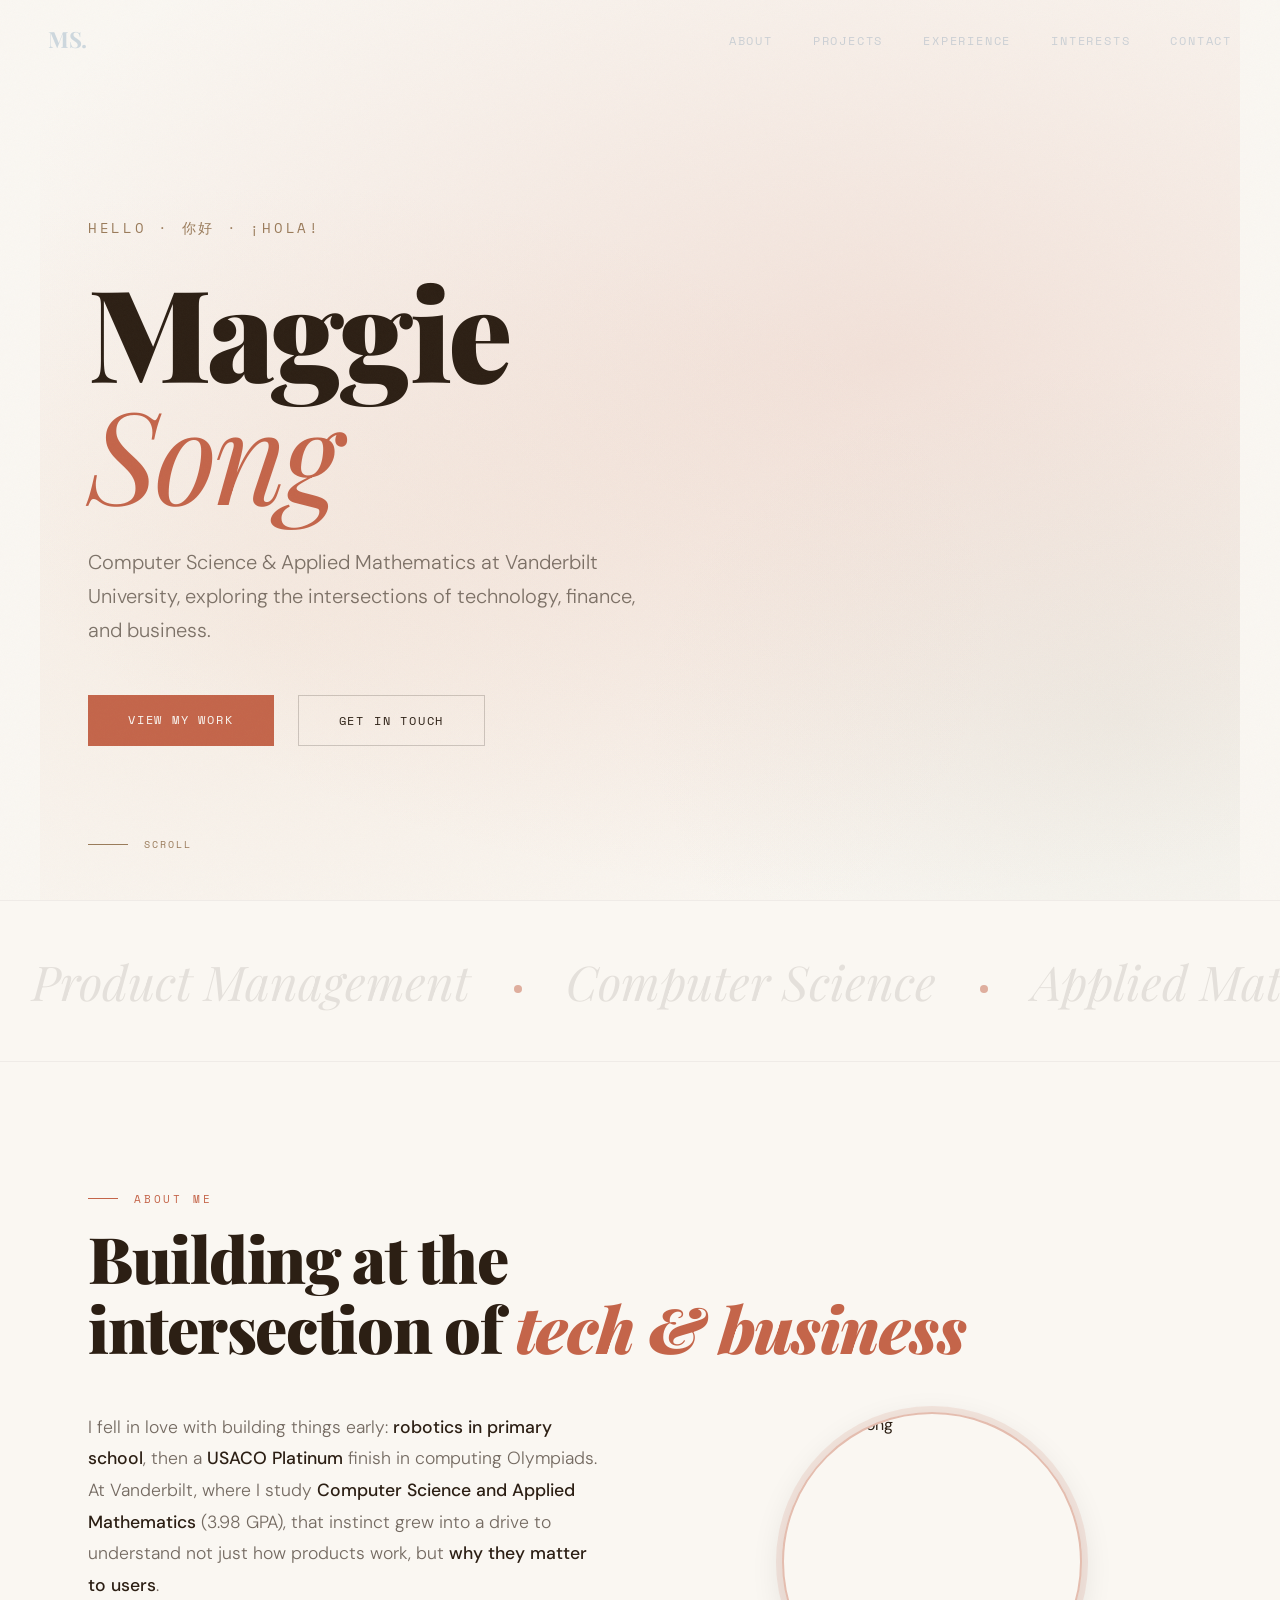
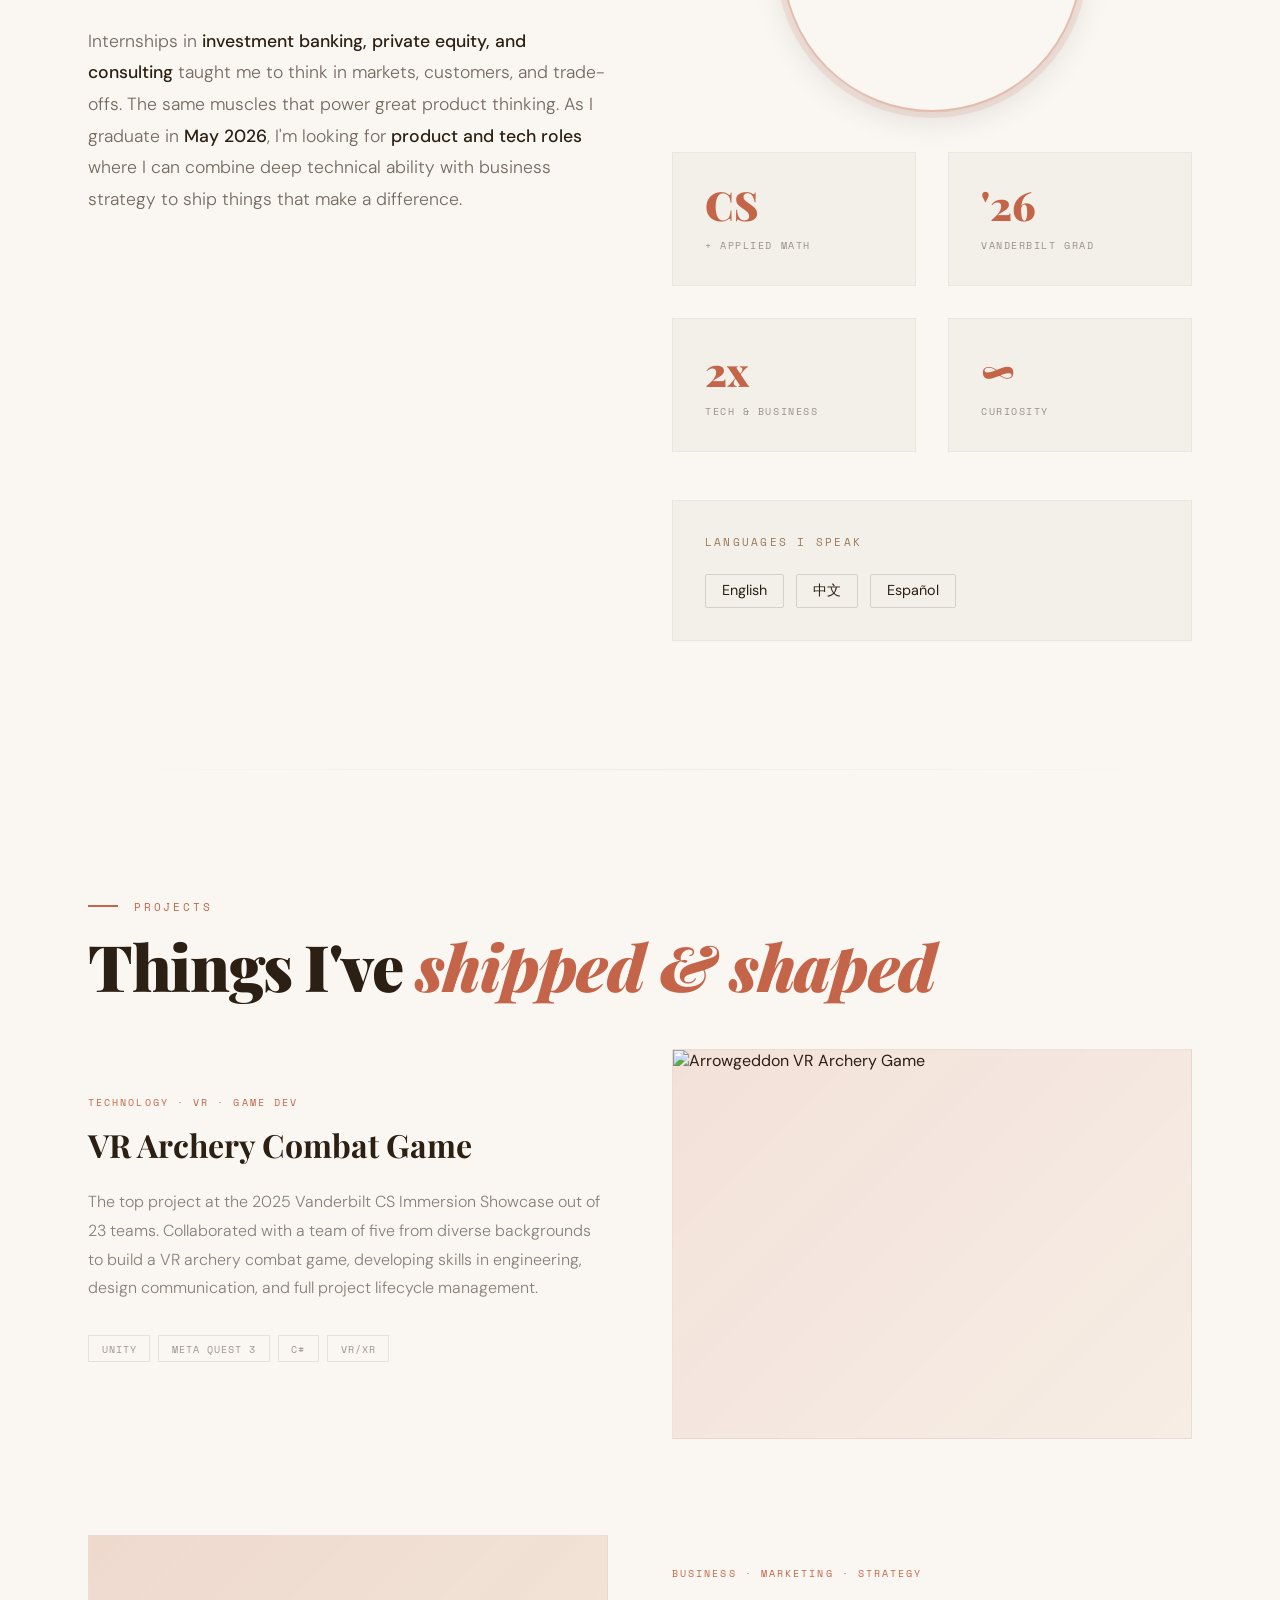
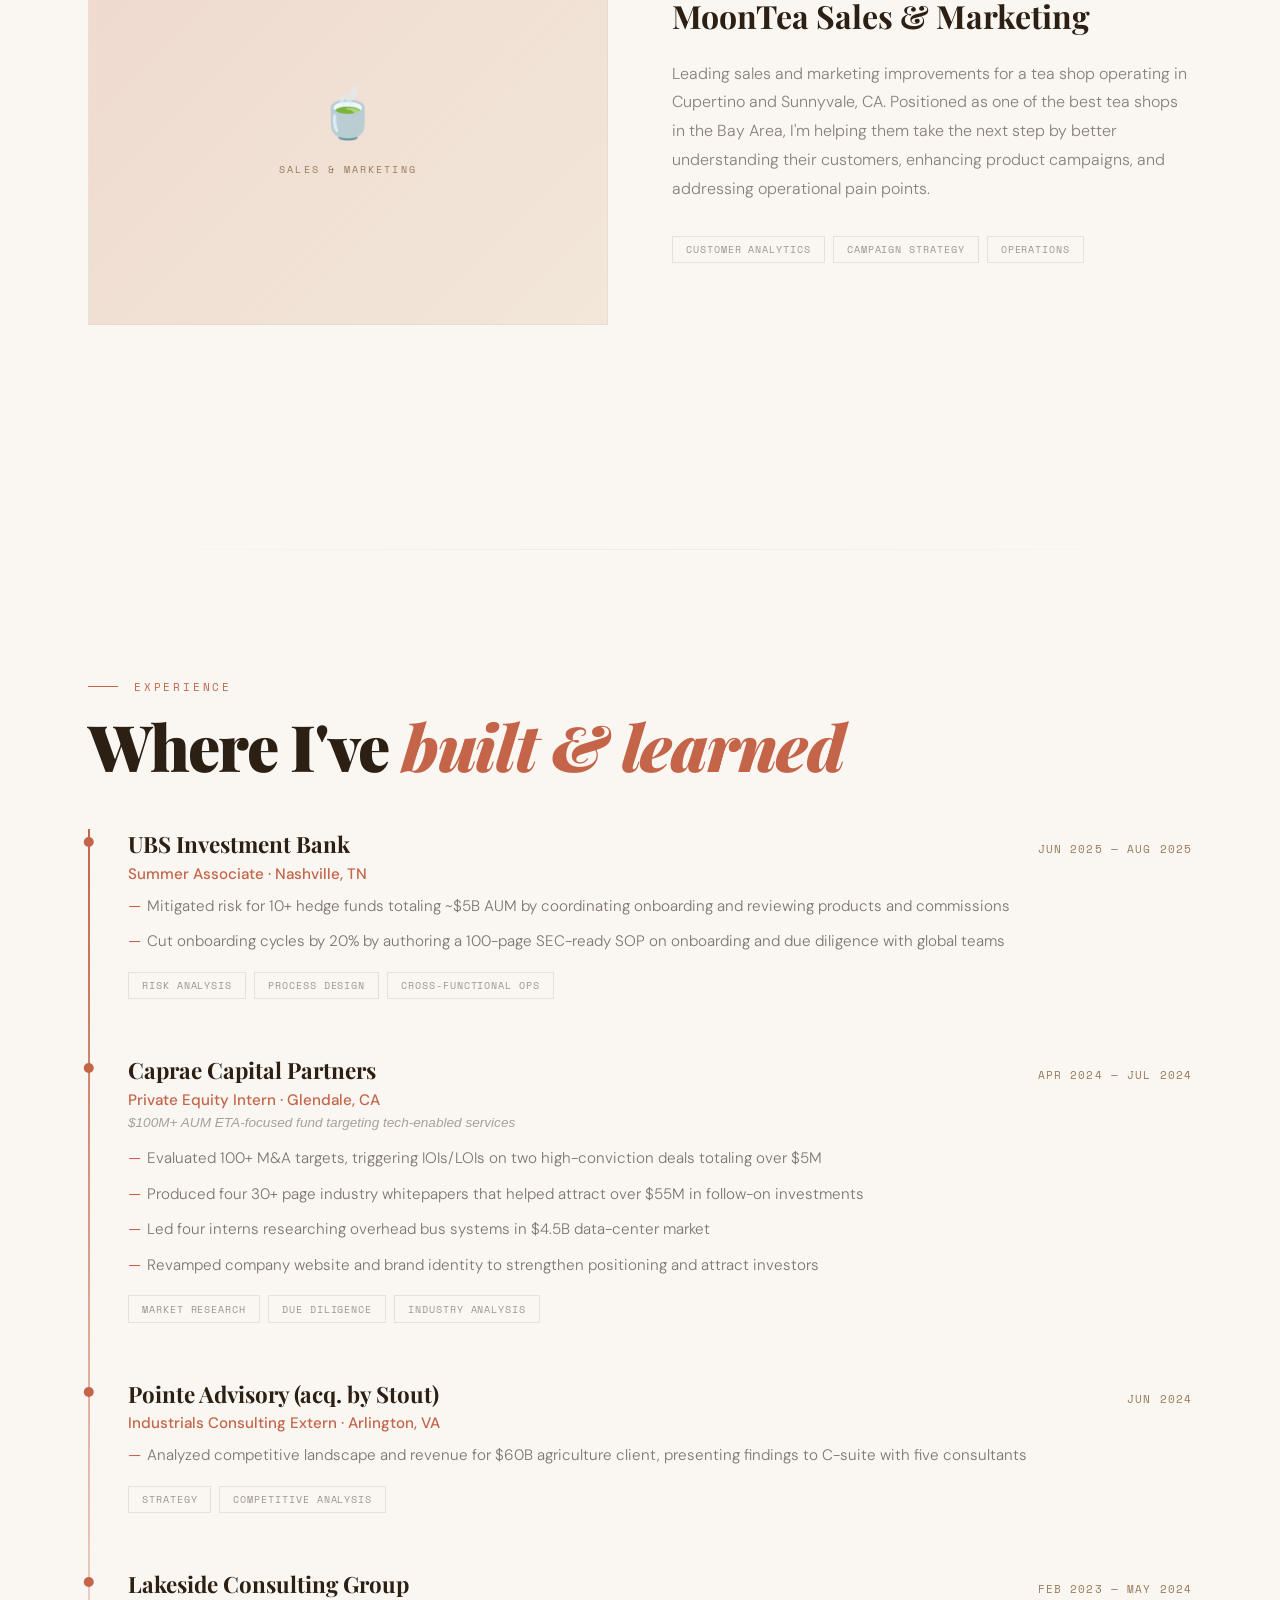
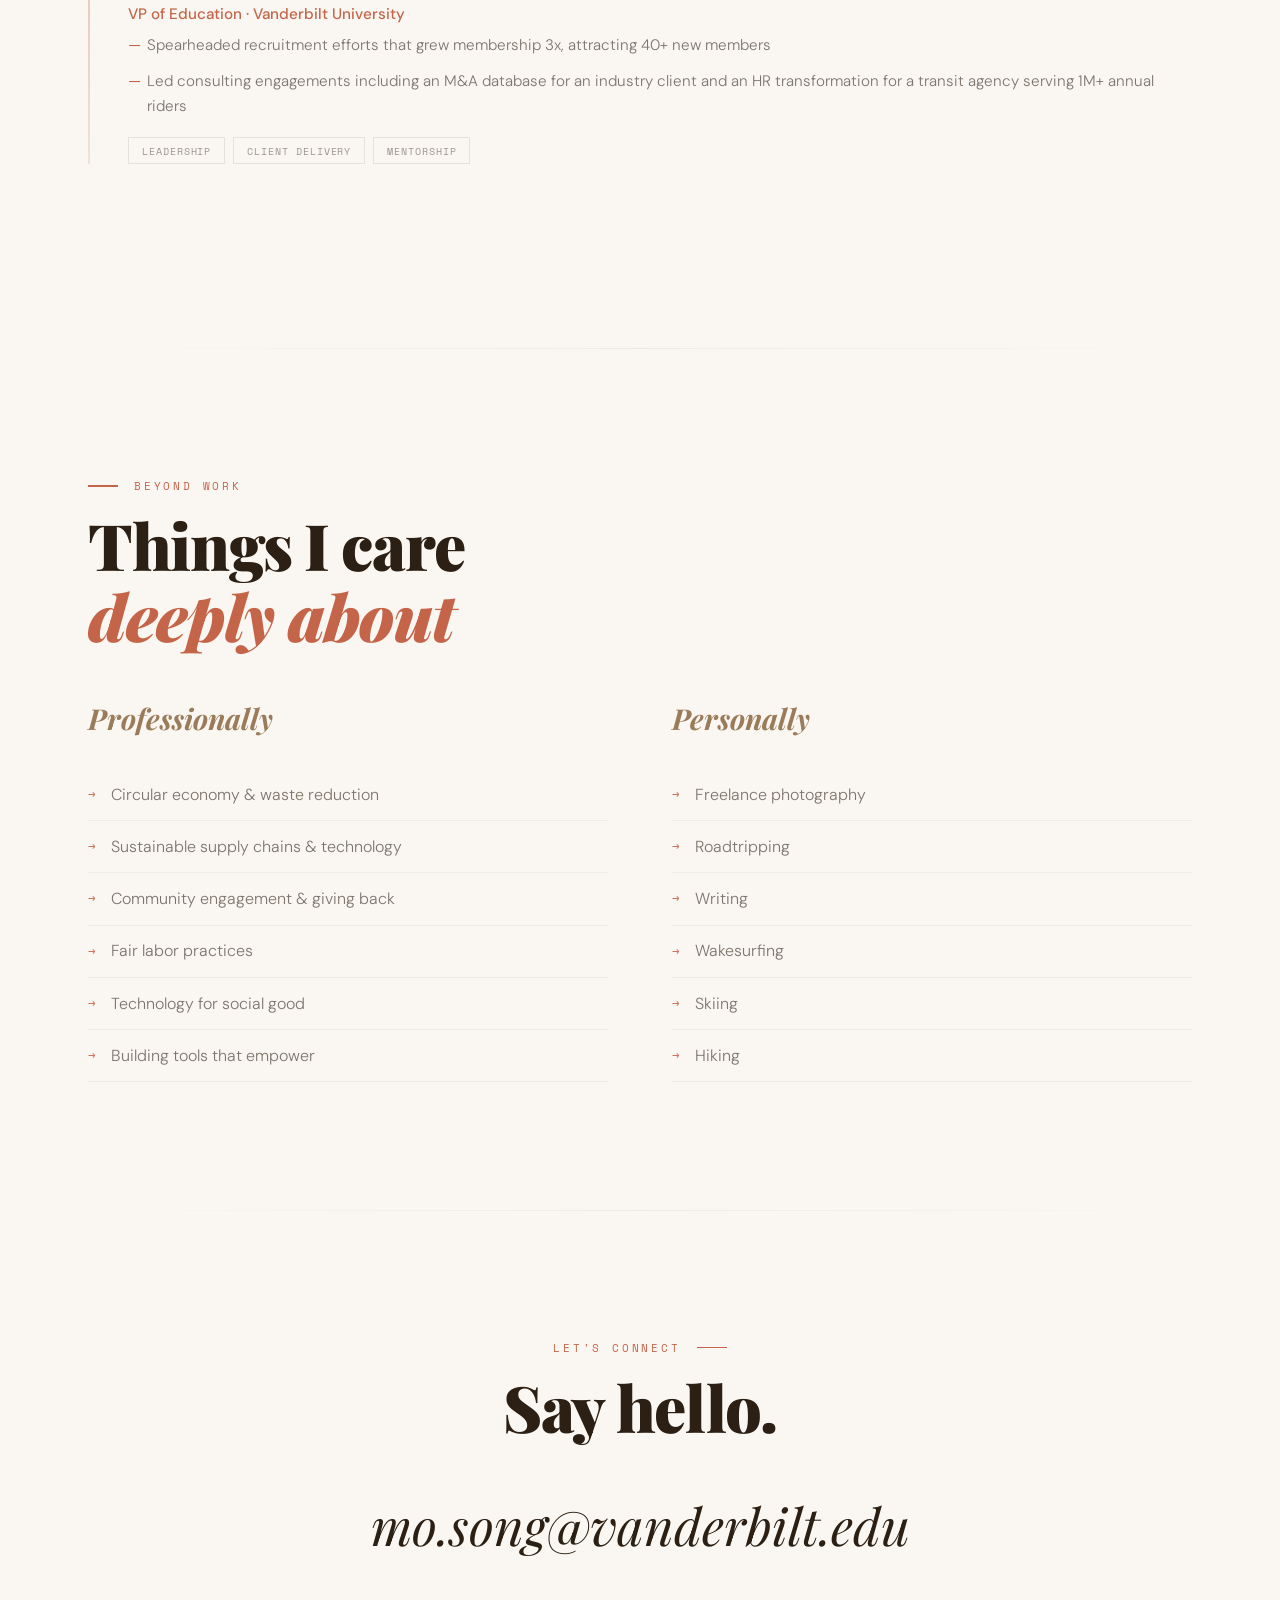
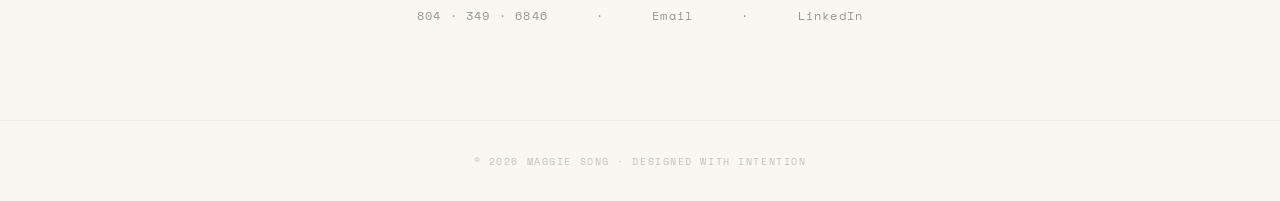
==== commit dcc9cbb8: "Updated" ====
--- a/index.html
+++ b/index.html
@@ -357,8 +357,8 @@
   }
 
   .profile-photo {
-    width: 180px;
-    height: 180px;
+    width: 300px;
+    height: 300px;
     border-radius: 50%;
     object-fit: cover;
     border: 2px solid rgba(196, 101, 74, 0.4);
@@ -896,7 +896,7 @@
     </div>
     <div>
       <div class="profile-photo-wrap reveal">
-        <img src="my-pic.jpg" alt="Maggie Song" class="profile-photo">
+        <img src="my-pic-2.JPG" alt="Maggie Song" class="profile-photo">
       </div>
       <div class="about-stats reveal">
         <div class="stat-card">
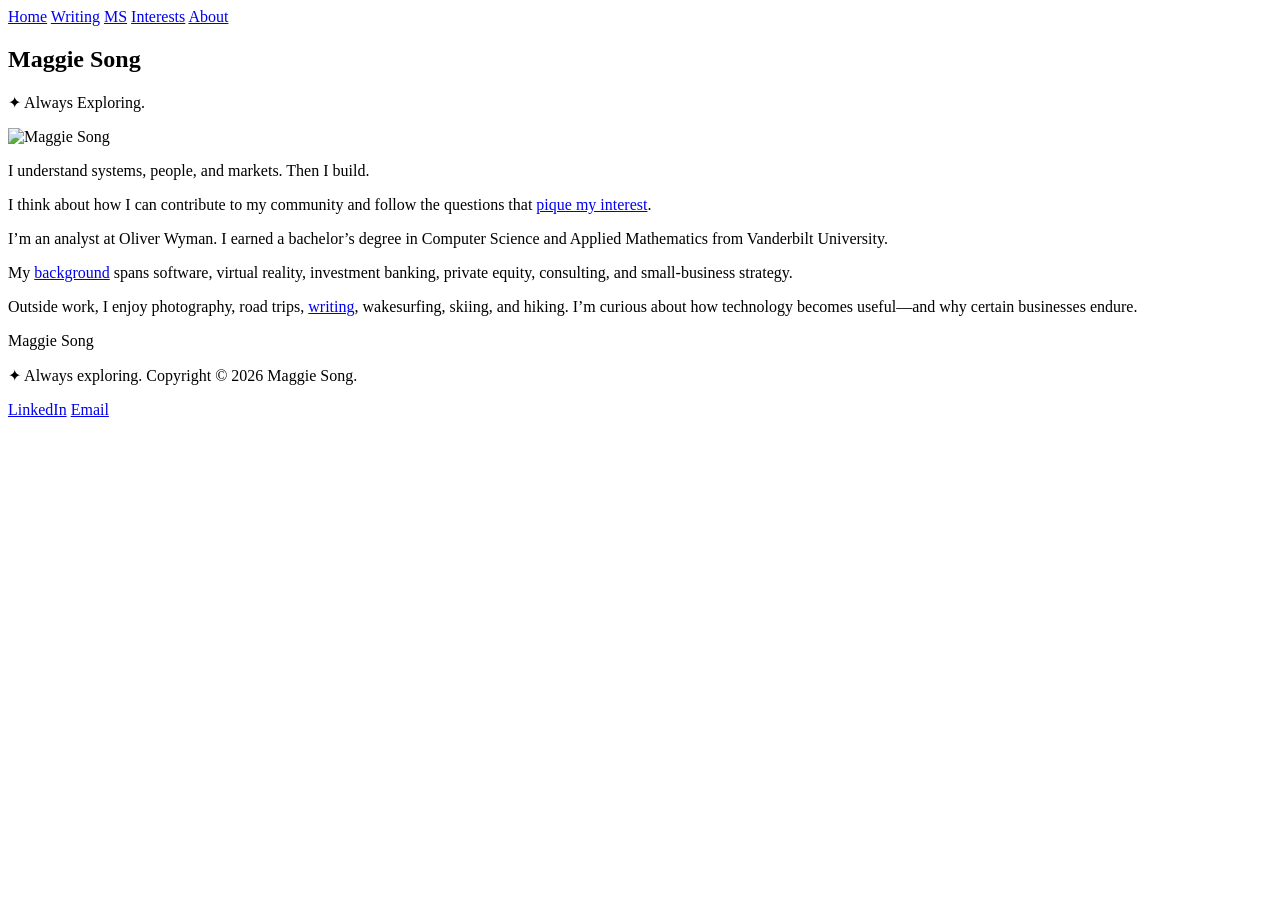
==== commit 57ef7d36: "Update" ====
--- a/index.html
+++ b/index.html
@@ -1,1144 +1,49 @@
 <!DOCTYPE html>
 <html lang="en">
 <head>
-<meta charset="UTF-8">
-<meta name="viewport" content="width=device-width, initial-scale=1.0">
-<title>Maggie Song</title>
-<link href="https://fonts.googleapis.com/css2?family=Playfair+Display:ital,wght@0,400;0,700;0,900;1,400;1,700&family=DM+Sans:ital,wght@0,300;0,400;0,500;0,700;1,400&family=Space+Mono:wght@400;700&display=swap" rel="stylesheet">
-<style>
-  :root {
-    --cream: #2C1F14;
-    --warm-white: #FAF7F2;
-    --terracotta: #C4654A;
-    --terracotta-dark: #A8503A;
-    --clay: #9A7B5A;
-    --earth: #8B6B4A;
-    --deep-brown: #2C1F14;
-    --charcoal: #FAF7F2;
-    --sage: #7A8B6F;
-    --sand: #E8D5BC;
-    --muted-gold: #BFA265;
-  }
-
-  * { margin: 0; padding: 0; box-sizing: border-box; }
-
-  html {
-    scroll-behavior: smooth;
-    scrollbar-width: thin;
-    scrollbar-color: var(--clay) var(--charcoal);
-  }
-
-  body {
-    font-family: 'DM Sans', sans-serif;
-    background: var(--charcoal);
-    color: var(--cream);
-    overflow-x: hidden;
-    cursor: default;
-  }
-
-  ::selection {
-    background: var(--terracotta);
-    color: #FAF7F2;
-  }
-
-  /* ═══ NOISE TEXTURE OVERLAY ═══ */
-  body::before {
-    content: '';
-    position: fixed;
-    inset: 0;
-    z-index: 9999;
-    pointer-events: none;
-    opacity: 0.03;
-    background-image: url("data:image/svg+xml,%3Csvg viewBox='0 0 256 256' xmlns='http://www.w3.org/2000/svg'%3E%3Cfilter id='n'%3E%3CfeTurbulence type='fractalNoise' baseFrequency='0.9' numOctaves='4' stitchTiles='stitch'/%3E%3C/filter%3E%3Crect width='100%25' height='100%25' filter='url(%23n)'/%3E%3C/svg%3E");
-    background-size: 128px 128px;
-  }
-
-  /* ═══ NAV ═══ */
-  nav {
-    position: fixed;
-    top: 0;
-    left: 0;
-    right: 0;
-    z-index: 100;
-    padding: 1.5rem 3rem;
-    display: flex;
-    justify-content: space-between;
-    align-items: center;
-    transition: all 0.5s cubic-bezier(0.16, 1, 0.3, 1);
-    mix-blend-mode: difference;
-  }
-
-  nav.scrolled {
-    padding: 1rem 3rem;
-  }
-
-  .nav-logo {
-    font-family: 'Playfair Display', serif;
-    font-size: 1.4rem;
-    font-weight: 700;
-    letter-spacing: -0.02em;
-    color: var(--cream);
-    text-decoration: none;
-  }
-
-  .nav-links {
-    display: flex;
-    gap: 2.5rem;
-    list-style: none;
-  }
-
-  .nav-links a {
-    font-family: 'Space Mono', monospace;
-    font-size: 0.75rem;
-    text-transform: uppercase;
-    letter-spacing: 0.15em;
-    color: var(--cream);
-    text-decoration: none;
-    position: relative;
-    padding-bottom: 4px;
-  }
-
-  .nav-links a::after {
-    content: '';
-    position: absolute;
-    bottom: 0;
-    left: 0;
-    width: 0;
-    height: 1.5px;
-    background: var(--terracotta);
-    transition: width 0.4s cubic-bezier(0.16, 1, 0.3, 1);
-  }
-
-  .nav-links a:hover::after { width: 100%; }
-
-  /* ═══ HERO ═══ */
-  .hero {
-    min-height: 100vh;
-    display: flex;
-    flex-direction: column;
-    justify-content: center;
-    padding: 8rem 3rem 4rem;
-    position: relative;
-    overflow: hidden;
-  }
-
-  .hero-bg {
-    position: absolute;
-    inset: 0;
-    z-index: 0;
-    background:
-      radial-gradient(ellipse 80% 60% at 70% 40%, rgba(196,101,74,0.15), transparent),
-      radial-gradient(ellipse 60% 50% at 20% 70%, rgba(212,149,106,0.1), transparent),
-      radial-gradient(ellipse 40% 40% at 90% 80%, rgba(122,139,111,0.08), transparent);
-  }
-
-  .hero-content {
-    position: relative;
-    z-index: 1;
-    max-width: 1200px;
-    margin: 0 auto;
-    width: 100%;
-  }
-
-  .hero-greeting {
-    font-family: 'Space Mono', monospace;
-    font-size: 0.85rem;
-    letter-spacing: 0.2em;
-    text-transform: uppercase;
-    color: var(--clay);
-    margin-bottom: 2rem;
-    opacity: 0;
-    animation: fadeUp 0.8s 0.3s forwards;
-  }
-
-  .hero-name {
-    font-family: 'Playfair Display', serif;
-    font-size: clamp(3.5rem, 10vw, 9rem);
-    font-weight: 900;
-    line-height: 0.95;
-    letter-spacing: -0.03em;
-    margin-bottom: 2rem;
-    opacity: 0;
-    animation: fadeUp 0.8s 0.5s forwards;
-  }
-
-  .hero-name .accent {
-    color: var(--terracotta);
-    font-style: italic;
-    font-weight: 400;
-  }
-
-  .hero-tagline {
-    font-size: 1.25rem;
-    line-height: 1.7;
-    max-width: 550px;
-    color: rgba(44, 31, 20, 0.6);
-    font-weight: 300;
-    opacity: 0;
-    animation: fadeUp 0.8s 0.7s forwards;
-  }
-
-  .hero-ctas {
-    display: flex;
-    gap: 1.5rem;
-    margin-top: 3rem;
-    opacity: 0;
-    animation: fadeUp 0.8s 0.9s forwards;
-    flex-wrap: wrap;
-  }
-
-  .btn-primary {
-    font-family: 'Space Mono', monospace;
-    font-size: 0.75rem;
-    letter-spacing: 0.15em;
-    text-transform: uppercase;
-    padding: 1rem 2.5rem;
-    background: var(--terracotta);
-    color: #FAF7F2;
-    border: none;
-    cursor: pointer;
-    position: relative;
-    overflow: hidden;
-    text-decoration: none;
-    transition: transform 0.3s, background 0.3s;
-  }
-
-  .btn-primary:hover {
-    background: var(--terracotta-dark);
-    transform: translateY(-2px);
-  }
-
-  .btn-outline {
-    font-family: 'Space Mono', monospace;
-    font-size: 0.75rem;
-    letter-spacing: 0.15em;
-    text-transform: uppercase;
-    padding: 1rem 2.5rem;
-    background: transparent;
-    color: var(--cream);
-    border: 1.5px solid rgba(44, 31, 20, 0.2);
-    cursor: pointer;
-    text-decoration: none;
-    transition: all 0.3s;
-  }
-
-  .btn-outline:hover {
-    border-color: var(--terracotta);
-    color: var(--terracotta);
-  }
-
-  .hero-scroll-indicator {
-    position: absolute;
-    bottom: 3rem;
-    left: 3rem;
-    display: flex;
-    align-items: center;
-    gap: 1rem;
-    opacity: 0;
-    animation: fadeUp 0.8s 1.2s forwards;
-  }
-
-  .scroll-line {
-    width: 40px;
-    height: 1.5px;
-    background: var(--clay);
-    animation: pulse 2s infinite;
-  }
-
-  .scroll-text {
-    font-family: 'Space Mono', monospace;
-    font-size: 0.65rem;
-    letter-spacing: 0.2em;
-    text-transform: uppercase;
-    color: var(--clay);
-  }
-
-  /* ═══ SECTIONS GENERAL ═══ */
-  section {
-    padding: 8rem 3rem;
-    max-width: 1200px;
-    margin: 0 auto;
-  }
-
-  .section-label {
-    font-family: 'Space Mono', monospace;
-    font-size: 0.7rem;
-    letter-spacing: 0.25em;
-    text-transform: uppercase;
-    color: var(--terracotta);
-    margin-bottom: 1rem;
-    display: flex;
-    align-items: center;
-    gap: 1rem;
-  }
-
-  .section-label::before {
-    content: '';
-    width: 30px;
-    height: 1.5px;
-    background: var(--terracotta);
-  }
-
-  .section-title {
-    font-family: 'Playfair Display', serif;
-    font-size: clamp(2.5rem, 5vw, 4rem);
-    font-weight: 900;
-    line-height: 1.1;
-    letter-spacing: -0.02em;
-    margin-bottom: 3rem;
-  }
-
-  /* ═══ ABOUT ═══ */
-  #about {
-    position: relative;
-  }
-
-  .about-grid {
-    display: grid;
-    grid-template-columns: 1fr 1fr;
-    gap: 4rem;
-    align-items: start;
-  }
-
-  .about-text p {
-    font-size: 1.1rem;
-    line-height: 1.8;
-    color: rgba(44, 31, 20, 0.65);
-    font-weight: 300;
-    margin-bottom: 1.5rem;
-  }
-
-  .about-text p strong {
-    color: var(--deep-brown);
-    font-weight: 500;
-  }
-
-  .about-stats {
-    display: grid;
-    grid-template-columns: 1fr 1fr;
-    gap: 2rem;
-    margin-top: 2rem;
-  }
-
-  .stat-card {
-    padding: 2rem;
-    background: rgba(44, 31, 20, 0.03);
-    border: 1px solid rgba(44, 31, 20, 0.05);
-    transition: all 0.4s;
-  }
-
-  .stat-card:hover {
-    background: rgba(44, 31, 20, 0.05);
-    border-color: rgba(196, 101, 74, 0.3);
-    transform: translateY(-4px);
-  }
-
-  .stat-number {
-    font-family: 'Playfair Display', serif;
-    font-size: 2.5rem;
-    font-weight: 900;
-    color: var(--terracotta);
-    line-height: 1;
-  }
-
-  .stat-label {
-    font-family: 'Space Mono', monospace;
-    font-size: 0.65rem;
-    letter-spacing: 0.15em;
-    text-transform: uppercase;
-    color: rgba(44, 31, 20, 0.45);
-    margin-top: 0.75rem;
-  }
-
-  .profile-photo-wrap {
-    margin-bottom: 2.5rem;
-    display: flex;
-    justify-content: center;
-  }
-
-  .profile-photo {
-    width: 300px;
-    height: 300px;
-    border-radius: 50%;
-    object-fit: cover;
-    border: 2px solid rgba(196, 101, 74, 0.4);
-    box-shadow: 0 0 0 6px rgba(196, 101, 74, 0.12), 0 8px 32px rgba(0,0,0,0.1);
-    transition: transform 0.4s cubic-bezier(0.16, 1, 0.3, 1), box-shadow 0.4s;
-    display: block;
-  }
-
-  .profile-photo:hover {
-    transform: scale(1.04);
-    box-shadow: 0 0 0 8px rgba(196, 101, 74, 0.2), 0 12px 40px rgba(0,0,0,0.15);
-  }
-
-  .about-languages {
-    margin-top: 3rem;
-    padding: 2rem;
-    background: rgba(44, 31, 20, 0.03);
-    border: 1px solid rgba(44, 31, 20, 0.05);
-  }
-
-  .lang-title {
-    font-family: 'Space Mono', monospace;
-    font-size: 0.7rem;
-    letter-spacing: 0.2em;
-    text-transform: uppercase;
-    color: var(--clay);
-    margin-bottom: 1.5rem;
-  }
-
-  .lang-tags {
-    display: flex;
-    gap: 0.75rem;
-    flex-wrap: wrap;
-  }
-
-  .lang-tag {
-    font-family: 'DM Sans', sans-serif;
-    font-size: 0.9rem;
-    padding: 0.4rem 1rem;
-    border: 1px solid rgba(44, 31, 20, 0.15);
-    color: var(--deep-brown);
-    border-radius: 2px;
-  }
-
-  /* ═══ DIVIDER ═══ */
-  .divider {
-    max-width: 1200px;
-    margin: 0 auto;
-    padding: 0 3rem;
-    height: 1px;
-    position: relative;
-  }
-
-  .divider::after {
-    content: '';
-    display: block;
-    width: 100%;
-    height: 1px;
-    background: linear-gradient(90deg, transparent, rgba(44, 31, 20, 0.06), transparent);
-  }
-
-  /* ═══ WORK / PROJECTS ═══ */
-  .project-card {
-    display: grid;
-    grid-template-columns: 1fr 1fr;
-    gap: 4rem;
-    margin-bottom: 6rem;
-    align-items: center;
-  }
-
-  .project-card:nth-child(even) {
-    direction: rtl;
-  }
-
-  .project-card:nth-child(even) > * {
-    direction: ltr;
-  }
-
-  .project-visual {
-    position: relative;
-    aspect-ratio: 4/3;
-    overflow: hidden;
-    background: linear-gradient(135deg, rgba(196,101,74,0.15), rgba(212,149,106,0.1));
-    border: 1px solid rgba(44, 31, 20, 0.05);
-  }
-
-  .project-visual-inner {
-    position: absolute;
-    inset: 0;
-    display: flex;
-    flex-direction: column;
-    justify-content: center;
-    align-items: center;
-    padding: 3rem;
-    text-align: center;
-    transition: transform 0.6s cubic-bezier(0.16, 1, 0.3, 1);
-  }
-
-  .project-visual:hover .project-visual-inner {
-    transform: scale(1.03);
-  }
-
-  .project-icon {
-    font-size: 3rem;
-    margin-bottom: 1rem;
-  }
-
-  .project-visual-label {
-    font-family: 'Space Mono', monospace;
-    font-size: 0.65rem;
-    letter-spacing: 0.2em;
-    text-transform: uppercase;
-    color: var(--clay);
-  }
-
-  .project-info {}
-
-  .project-tag {
-    font-family: 'Space Mono', monospace;
-    font-size: 0.65rem;
-    letter-spacing: 0.2em;
-    text-transform: uppercase;
-    color: var(--terracotta);
-    margin-bottom: 1rem;
-  }
-
-  .project-name {
-    font-family: 'Playfair Display', serif;
-    font-size: 2rem;
-    font-weight: 700;
-    line-height: 1.2;
-    margin-bottom: 1.5rem;
-  }
-
-  .project-desc {
-    font-size: 1rem;
-    line-height: 1.8;
-    color: rgba(44, 31, 20, 0.55);
-    font-weight: 300;
-    margin-bottom: 2rem;
-  }
-
-  .project-tech {
-    display: flex;
-    gap: 0.5rem;
-    flex-wrap: wrap;
-    margin-bottom: 2rem;
-  }
-
-  .tech-pill {
-    font-family: 'Space Mono', monospace;
-    font-size: 0.6rem;
-    letter-spacing: 0.1em;
-    text-transform: uppercase;
-    padding: 0.35rem 0.8rem;
-    border: 1px solid rgba(44, 31, 20, 0.1);
-    color: rgba(44, 31, 20, 0.45);
-  }
-
-  /* ═══ EXPERIENCE ═══ */
-  .experience-timeline {
-    position: relative;
-    padding-left: 2.5rem;
-  }
-
-  .experience-timeline::before {
-    content: '';
-    position: absolute;
-    left: 0;
-    top: 0;
-    bottom: 0;
-    width: 1.5px;
-    background: linear-gradient(180deg, var(--terracotta), rgba(196,101,74,0.15));
-  }
-
-  .exp-item {
-    position: relative;
-    margin-bottom: 3.5rem;
-  }
-
-  .exp-item::before {
-    content: '';
-    position: absolute;
-    left: -2.5rem;
-    top: 0.5rem;
-    width: 10px;
-    height: 10px;
-    background: var(--terracotta);
-    border-radius: 50%;
-    transform: translateX(-4.25px);
-  }
-
-  .exp-header {
-    display: flex;
-    justify-content: space-between;
-    align-items: baseline;
-    flex-wrap: wrap;
-    gap: 0.5rem;
-    margin-bottom: 0.3rem;
-  }
-
-  .exp-company {
-    font-family: 'Playfair Display', serif;
-    font-size: 1.4rem;
-    font-weight: 700;
-  }
-
-  .exp-date {
-    font-family: 'Space Mono', monospace;
-    font-size: 0.7rem;
-    letter-spacing: 0.1em;
-    text-transform: uppercase;
-    color: var(--clay);
-  }
-
-  .exp-role {
-    font-family: 'DM Sans', sans-serif;
-    font-size: 0.95rem;
-    color: var(--terracotta);
-    font-weight: 500;
-    margin-bottom: 0.3rem;
-  }
-
-  .exp-context {
-    font-family: 'DM Sans', sans-serif;
-    font-size: 0.85rem;
-    font-style: italic;
-    color: rgba(44, 31, 20, 0.4);
-    margin-bottom: 0.75rem;
-  }
-
-  .exp-bullets {
-    list-style: none;
-    padding: 0;
-  }
-
-  .exp-bullets li {
-    font-size: 0.95rem;
-    line-height: 1.7;
-    color: rgba(44, 31, 20, 0.6);
-    font-weight: 300;
-    padding: 0.3rem 0;
-    padding-left: 1.2rem;
-    position: relative;
-  }
-
-  .exp-bullets li::before {
-    content: '—';
-    position: absolute;
-    left: 0;
-    color: var(--terracotta);
-    font-weight: 400;
-  }
-
-  .exp-skills {
-    display: flex;
-    gap: 0.5rem;
-    flex-wrap: wrap;
-    margin-top: 0.75rem;
-  }
-
-  /* ═══ INTERESTS ═══ */
-  .interests-grid {
-    display: grid;
-    grid-template-columns: 1fr 1fr;
-    gap: 4rem;
-  }
-
-  .interest-group-title {
-    font-family: 'Playfair Display', serif;
-    font-size: 1.8rem;
-    font-weight: 700;
-    margin-bottom: 2rem;
-    font-style: italic;
-    color: var(--clay);
-  }
-
-  .interest-list {
-    list-style: none;
-  }
-
-  .interest-item {
-    font-size: 1rem;
-    line-height: 1.6;
-    padding: 0.8rem 0;
-    border-bottom: 1px solid rgba(44, 31, 20, 0.05);
-    color: rgba(44, 31, 20, 0.6);
-    font-weight: 300;
-    display: flex;
-    align-items: center;
-    gap: 1rem;
-    transition: all 0.3s;
-  }
-
-  .interest-item:hover {
-    color: var(--deep-brown);
-    padding-left: 0.5rem;
-  }
-
-  .interest-item::before {
-    content: '→';
-    font-family: 'Space Mono', monospace;
-    font-size: 0.75rem;
-    color: var(--terracotta);
-    transition: transform 0.3s;
-  }
-
-  .interest-item:hover::before {
-    transform: translateX(4px);
-  }
-
-  /* ═══ CONTACT ═══ */
-  #contact {
-    text-align: center;
-    padding-bottom: 6rem;
-  }
-
-  #contact .section-label {
-    justify-content: center;
-  }
-
-  #contact .section-label::before { display: none; }
-  #contact .section-label::after {
-    content: '';
-    width: 30px;
-    height: 1.5px;
-    background: var(--terracotta);
-  }
-
-  .contact-email {
-    font-family: 'Playfair Display', serif;
-    font-size: clamp(1.8rem, 4vw, 3.5rem);
-    font-weight: 400;
-    font-style: italic;
-    color: var(--deep-brown);
-    text-decoration: none;
-    position: relative;
-    display: inline-block;
-    transition: color 0.3s;
-  }
-
-  .contact-email:hover {
-    color: var(--terracotta);
-  }
-
-  .contact-email::after {
-    content: '';
-    position: absolute;
-    bottom: -4px;
-    left: 0;
-    width: 100%;
-    height: 2px;
-    background: var(--terracotta);
-    transform: scaleX(0);
-    transform-origin: right;
-    transition: transform 0.5s cubic-bezier(0.16, 1, 0.3, 1);
-  }
-
-  .contact-email:hover::after {
-    transform: scaleX(1);
-    transform-origin: left;
-  }
-
-  .contact-details {
-    margin-top: 3rem;
-    display: flex;
-    justify-content: center;
-    gap: 3rem;
-    flex-wrap: wrap;
-  }
-
-  .contact-item {
-    font-family: 'Space Mono', monospace;
-    font-size: 0.75rem;
-    letter-spacing: 0.1em;
-    color: rgba(44, 31, 20, 0.45);
-    text-decoration: none;
-    transition: color 0.3s;
-  }
-
-  .contact-item:hover { color: var(--terracotta); }
-
-  /* ═══ FOOTER ═══ */
-  footer {
-    padding: 2rem 3rem;
-    text-align: center;
-    border-top: 1px solid rgba(44, 31, 20, 0.05);
-  }
-
-  footer p {
-    font-family: 'Space Mono', monospace;
-    font-size: 0.65rem;
-    letter-spacing: 0.15em;
-    text-transform: uppercase;
-    color: rgba(44, 31, 20, 0.25);
-  }
-
-  /* ═══ SCROLL REVEAL ═══ */
-  .reveal {
-    opacity: 0;
-    transform: translateY(40px);
-    transition: all 0.8s cubic-bezier(0.16, 1, 0.3, 1);
-  }
-
-  .reveal.visible {
-    opacity: 1;
-    transform: translateY(0);
-  }
-
-  /* ═══ ANIMATIONS ═══ */
-  @keyframes fadeUp {
-    from { opacity: 0; transform: translateY(30px); }
-    to { opacity: 1; transform: translateY(0); }
-  }
-
-  @keyframes pulse {
-    0%, 100% { opacity: 1; }
-    50% { opacity: 0.4; }
-  }
-
-  /* ═══ MARQUEE ═══ */
-  .marquee-section {
-    padding: 3rem 0;
-    overflow: hidden;
-    border-top: 1px solid rgba(44, 31, 20, 0.05);
-    border-bottom: 1px solid rgba(44, 31, 20, 0.05);
-  }
-
-  .marquee-track {
-    display: flex;
-    animation: marquee 30s linear infinite;
-    width: max-content;
-  }
-
-  .marquee-track:hover { animation-play-state: paused; }
-
-  .marquee-item {
-    font-family: 'Playfair Display', serif;
-    font-size: 3rem;
-    font-weight: 300;
-    white-space: nowrap;
-    padding: 0 2rem;
-    color: rgba(44, 31, 20, 0.1);
-    font-style: italic;
-  }
-
-  .marquee-item .dot {
-    display: inline-block;
-    width: 8px;
-    height: 8px;
-    background: var(--terracotta);
-    border-radius: 50%;
-    margin: 0 2rem;
-    vertical-align: middle;
-    opacity: 0.5;
-  }
-
-  @keyframes marquee {
-    0% { transform: translateX(0); }
-    100% { transform: translateX(-50%); }
-  }
-
-  /* ═══ RESPONSIVE ═══ */
-  @media (max-width: 900px) {
-    nav { padding: 1.2rem 1.5rem; }
-    .nav-links { gap: 1.5rem; }
-    section { padding: 5rem 1.5rem; }
-    .hero { padding: 6rem 1.5rem 4rem; }
-    .about-grid { grid-template-columns: 1fr; gap: 3rem; }
-    .project-card { grid-template-columns: 1fr; gap: 2rem; }
-    .project-card:nth-child(even) { direction: ltr; }
-    .interests-grid { grid-template-columns: 1fr; gap: 3rem; }
-    .hero-scroll-indicator { left: 1.5rem; }
-  }
-
-  @media (max-width: 600px) {
-    .nav-links { display: none; }
-    .about-stats { grid-template-columns: 1fr; }
-    .hero-ctas { flex-direction: column; }
-    .hero-ctas a { text-align: center; }
-    .contact-details { flex-direction: column; align-items: center; }
-  }
-</style>
+  <meta charset="UTF-8">
+  <meta name="viewport" content="width=device-width, initial-scale=1.0">
+  <meta name="description" content="The personal website of Maggie Song.">
+  <title>Maggie Song — Always Exploring</title>
+  <link rel="stylesheet" href="styles.css">
 </head>
 <body>
+  <header class="site-nav">
+    <nav class="nav-inner" aria-label="Primary navigation">
+      <a aria-current="page" href="index.html">Home</a>
+      <a href="writing.html">Writing</a>
+      <a class="nav-mark" href="index.html" aria-label="Maggie Song home">MS</a>
+      <a href="interests.html">Interests</a>
+      <a href="about.html">About</a>
+    </nav>
+  </header>
 
-<!-- ═══ NAV ═══ -->
-<nav id="navbar">
-  <a href="#" class="nav-logo">MS.</a>
-  <ul class="nav-links">
-    <li><a href="#about">About</a></li>
-    <li><a href="#work">Projects</a></li>
-    <li><a href="#experience">Experience</a></li>
-    <li><a href="#interests">Interests</a></li>
-    <li><a href="#contact">Contact</a></li>
-  </ul>
-</nav>
+  <main class="page home-page">
+    <section class="home-hero">
+      <div class="home-title">
+        <h1>Maggie Song</h1>
+        <p class="tagline"><span class="flourish">✦</span> Always Exploring.</p>
+      </div>
+      <img class="home-photo" src="my-pic-2.JPG" alt="Maggie Song">
+    </section>
 
-<!-- ═══ HERO ═══ -->
-<section class="hero">
-  <div class="hero-bg"></div>
-  <div class="hero-content">
-    <p class="hero-greeting">Hello · 你好 · ¡Hola!</p>
-    <h1 class="hero-name">Maggie<br><span class="accent">Song</span></h1>
-    <p class="hero-tagline">Computer Science & Applied Mathematics at Vanderbilt University, exploring the intersections of technology, finance, and business.</p>
-    <div class="hero-ctas">
-      <a href="#work" class="btn-primary">View My Work</a>
-      <a href="#contact" class="btn-outline">Get In Touch</a>
+    <section class="home-copy">
+      <p>I understand systems, people, and markets. Then I build.</p>
+      <p>I think about how I can contribute to my community and follow the questions that <a href="interests.html">pique my interest</a>.</p>
+      <p>I’m an analyst at Oliver Wyman. I earned a bachelor’s degree in Computer Science and Applied Mathematics from Vanderbilt University.</p>
+      <p>My <a href="about.html">background</a> spans software, virtual reality, investment banking, private equity, consulting, and small-business strategy.</p>
+      <p>Outside work, I enjoy photography, road trips, <a href="writing.html">writing</a>, wakesurfing, skiing, and hiking. I’m curious about how technology becomes useful—and why certain businesses endure.</p>
+    </section>
+
+    <div class="home-signature" aria-hidden="true">Maggie Song</div>
+  </main>
+
+  <footer class="page footer">
+    <p>✦ Always exploring. Copyright © 2026 Maggie Song.</p>
+    <div class="footer-links">
+      <a href="https://www.linkedin.com/in/mo-maggie-song/" target="_blank" rel="noopener noreferrer">LinkedIn</a>
+      <a href="mailto:mo.song@vanderbilt.edu">Email</a>
     </div>
-  </div>
-  <div class="hero-scroll-indicator">
-    <span class="scroll-line"></span>
-    <span class="scroll-text">Scroll</span>
-  </div>
-</section>
-
-<!-- ═══ MARQUEE ═══ -->
-<div class="marquee-section">
-  <div class="marquee-track">
-    <span class="marquee-item">Product Management <span class="dot"></span> Computer Science <span class="dot"></span> Applied Math <span class="dot"></span> User Research <span class="dot"></span> VR Development <span class="dot"></span> Strategy & Analytics <span class="dot"></span> Photography <span class="dot"></span> Sustainability <span class="dot"></span></span>
-    <span class="marquee-item">Product Management <span class="dot"></span> Computer Science <span class="dot"></span> Applied Math <span class="dot"></span> User Research <span class="dot"></span> VR Development <span class="dot"></span> Strategy & Analytics <span class="dot"></span> Photography <span class="dot"></span> Sustainability <span class="dot"></span></span>
-  </div>
-</div>
-
-<!-- ═══ ABOUT ═══ -->
-<section id="about">
-  <div class="reveal">
-    <span class="section-label">About Me</span>
-    <h2 class="section-title">Building at the<br>intersection of <span style="color:var(--terracotta);font-style:italic;">tech & business</span></h2>
-  </div>
-  <div class="about-grid">
-    <div class="about-text reveal">
-      <p>I fell in love with building things early: <strong>robotics in primary school</strong>, then a <strong>USACO Platinum</strong> finish in computing Olympiads. At Vanderbilt, where I study <strong>Computer Science and Applied Mathematics</strong> (3.98 GPA), that instinct grew into a drive to understand not just how products work, but <strong>why they matter to users</strong>.</p>
-      <p>Internships in <strong>investment banking, private equity, and consulting</strong> taught me to think in markets, customers, and trade-offs. The same muscles that power great product thinking. As I graduate in <strong>May 2026</strong>, I'm looking for <strong>product and tech roles</strong> where I can combine deep technical ability with business strategy to ship things that make a difference.</p>
-    </div>
-    <div>
-      <div class="profile-photo-wrap reveal">
-        <img src="my-pic-2.JPG" alt="Maggie Song" class="profile-photo">
-      </div>
-      <div class="about-stats reveal">
-        <div class="stat-card">
-          <div class="stat-number">CS</div>
-          <div class="stat-label">+ Applied Math</div>
-        </div>
-        <div class="stat-card">
-          <div class="stat-number">'26</div>
-          <div class="stat-label">Vanderbilt Grad</div>
-        </div>
-        <div class="stat-card">
-          <div class="stat-number">2x</div>
-          <div class="stat-label">Tech & Business</div>
-        </div>
-        <div class="stat-card">
-          <div class="stat-number">∞</div>
-          <div class="stat-label">Curiosity</div>
-        </div>
-      </div>
-      <div class="about-languages reveal">
-        <div class="lang-title">Languages I speak</div>
-        <div class="lang-tags">
-          <span class="lang-tag">English</span>
-          <span class="lang-tag">中文</span>
-          <span class="lang-tag">Español</span>
-        </div>
-      </div>
-    </div>
-  </div>
-</section>
-
-<div class="divider"></div>
-
-<!-- ═══ WORK ═══ -->
-<section id="work">
-  <div class="reveal">
-    <span class="section-label">Projects</span>
-    <h2 class="section-title">Things I've <span style="color:var(--terracotta);font-style:italic;">shipped & shaped</span></h2>
-  </div>
-
-  <div class="project-card reveal">
-    <div class="project-visual">
-      <img src="arrowgeddon.png" alt="Arrowgeddon VR Archery Game" style="width:100%;height:100%;object-fit:cover;display:block;">
-    </div>
-    <div class="project-info">
-      <div class="project-tag">Technology · VR · Game Dev</div>
-      <h3 class="project-name">VR Archery Combat Game</h3>
-      <p class="project-desc">The top project at the 2025 Vanderbilt CS Immersion Showcase out of 23 teams. Collaborated with a team of five from diverse backgrounds to build a VR archery combat game, developing skills in engineering, design communication, and full project lifecycle management.</p>
-      <div class="project-tech">
-        <span class="tech-pill">Unity</span>
-        <span class="tech-pill">Meta Quest 3</span>
-        <span class="tech-pill">C#</span>
-        <span class="tech-pill">VR/XR</span>
-      </div>
-    </div>
-  </div>
-
-  <div class="project-card reveal">
-    <div class="project-visual">
-      <div class="project-visual-inner" style="background: linear-gradient(135deg, rgba(212,149,106,0.1), rgba(191,162,101,0.08));">
-        <div class="project-icon">🍵</div>
-        <div class="project-visual-label">Sales & Marketing</div>
-      </div>
-    </div>
-    <div class="project-info">
-      <div class="project-tag">Business · Marketing · Strategy</div>
-      <h3 class="project-name">MoonTea Sales & Marketing</h3>
-      <p class="project-desc">Leading sales and marketing improvements for a tea shop operating in Cupertino and Sunnyvale, CA. Positioned as one of the best tea shops in the Bay Area, I'm helping them take the next step by better understanding their customers, enhancing product campaigns, and addressing operational pain points.</p>
-      <div class="project-tech">
-        <span class="tech-pill">Customer Analytics</span>
-        <span class="tech-pill">Campaign Strategy</span>
-        <span class="tech-pill">Operations</span>
-      </div>
-    </div>
-  </div>
-</section>
-
-<div class="divider"></div>
-
-<!-- ═══ EXPERIENCE ═══ -->
-<section id="experience">
-  <div class="reveal">
-    <span class="section-label">Experience</span>
-    <h2 class="section-title">Where I've <span style="color:var(--terracotta);font-style:italic;">built & learned</span></h2>
-  </div>
-
-  <div class="experience-timeline">
-    <div class="exp-item reveal">
-      <div class="exp-header">
-        <span class="exp-company">UBS Investment Bank</span>
-        <span class="exp-date">Jun 2025 — Aug 2025</span>
-      </div>
-      <div class="exp-role">Summer Associate · Nashville, TN</div>
-      <ul class="exp-bullets">
-        <li>Mitigated risk for 10+ hedge funds totaling ~$5B AUM by coordinating onboarding and reviewing products and commissions</li>
-        <li>Cut onboarding cycles by 20% by authoring a 100-page SEC-ready SOP on onboarding and due diligence with global teams</li>
-      </ul>
-      <div class="exp-skills">
-        <span class="tech-pill">Risk Analysis</span>
-        <span class="tech-pill">Process Design</span>
-        <span class="tech-pill">Cross-functional Ops</span>
-      </div>
-    </div>
-
-    <div class="exp-item reveal">
-      <div class="exp-header">
-        <span class="exp-company">Caprae Capital Partners</span>
-        <span class="exp-date">Apr 2024 — Jul 2024</span>
-      </div>
-      <div class="exp-role">Private Equity Intern · Glendale, CA</div>
-      <div class="exp-context">$100M+ AUM ETA-focused fund targeting tech-enabled services</div>
-      <ul class="exp-bullets">
-        <li>Evaluated 100+ M&A targets, triggering IOIs/LOIs on two high-conviction deals totaling over $5M</li>
-        <li>Produced four 30+ page industry whitepapers that helped attract over $55M in follow-on investments</li>
-        <li>Led four interns researching overhead bus systems in $4.5B data-center market</li>
-        <li>Revamped company website and brand identity to strengthen positioning and attract investors</li>
-      </ul>
-      <div class="exp-skills">
-        <span class="tech-pill">Market Research</span>
-        <span class="tech-pill">Due Diligence</span>
-        <span class="tech-pill">Industry Analysis</span>
-      </div>
-    </div>
-
-    <div class="exp-item reveal">
-      <div class="exp-header">
-        <span class="exp-company">Pointe Advisory (acq. by Stout)</span>
-        <span class="exp-date">Jun 2024</span>
-      </div>
-      <div class="exp-role">Industrials Consulting Extern · Arlington, VA</div>
-      <ul class="exp-bullets">
-        <li>Analyzed competitive landscape and revenue for $60B agriculture client, presenting findings to C-suite with five consultants</li>
-      </ul>
-      <div class="exp-skills">
-        <span class="tech-pill">Strategy</span>
-        <span class="tech-pill">Competitive Analysis</span>
-      </div>
-    </div>
-
-    <div class="exp-item reveal">
-      <div class="exp-header">
-        <span class="exp-company">Lakeside Consulting Group</span>
-        <span class="exp-date">Feb 2023 — May 2024</span>
-      </div>
-      <div class="exp-role">VP of Education · Vanderbilt University</div>
-      <ul class="exp-bullets">
-        <li>Spearheaded recruitment efforts that grew membership 3x, attracting 40+ new members</li>
-        <li>Led consulting engagements including an M&A database for an industry client and an HR transformation for a transit agency serving 1M+ annual riders</li>
-      </ul>
-      <div class="exp-skills">
-        <span class="tech-pill">Leadership</span>
-        <span class="tech-pill">Client Delivery</span>
-        <span class="tech-pill">Mentorship</span>
-      </div>
-    </div>
-  </div>
-</section>
-
-<div class="divider"></div>
-
-<!-- ═══ INTERESTS ═══ -->
-<section id="interests">
-  <div class="reveal">
-    <span class="section-label">Beyond Work</span>
-    <h2 class="section-title">Things I care<br><span style="color:var(--terracotta);font-style:italic;">deeply about</span></h2>
-  </div>
-
-  <div class="interests-grid reveal">
-    <div>
-      <div class="interest-group-title">Professionally</div>
-      <ul class="interest-list">
-        <li class="interest-item">Circular economy & waste reduction</li>
-        <li class="interest-item">Sustainable supply chains & technology</li>
-        <li class="interest-item">Community engagement & giving back</li>
-        <li class="interest-item">Fair labor practices</li>
-        <li class="interest-item">Technology for social good</li>
-        <li class="interest-item">Building tools that empower</li>
-      </ul>
-    </div>
-    <div>
-      <div class="interest-group-title">Personally</div>
-      <ul class="interest-list">
-        <li class="interest-item">Freelance photography</li>
-        <li class="interest-item">Roadtripping</li>
-        <li class="interest-item">Writing</li>
-        <li class="interest-item">Wakesurfing</li>
-        <li class="interest-item">Skiing</li>
-        <li class="interest-item">Hiking</li>
-      </ul>
-    </div>
-  </div>
-</section>
-
-<div class="divider"></div>
-
-<!-- ═══ CONTACT ═══ -->
-<section id="contact">
-  <div class="reveal">
-    <span class="section-label">Let's Connect</span>
-    <h2 class="section-title">Say hello.</h2>
-    <a href="mailto:mo.song@vanderbilt.edu" class="contact-email">mo.song@vanderbilt.edu</a>
-    <div class="contact-details">
-      <a href="tel:804-349-6846" class="contact-item">804 · 349 · 6846</a>
-      <span class="contact-item">·</span>
-      <a href="mailto:mo.song@vanderbilt.edu" class="contact-item">Email</a>
-      <span class="contact-item">·</span>
-      <a href="https://www.linkedin.com/in/mo-maggie-song/" target="_blank" class="contact-item">LinkedIn</a>
-    </div>
-  </div>
-</section>
-
-<!-- ═══ FOOTER ═══ -->
-<footer>
-  <p>© 2026 Maggie Song · Designed with intention</p>
-</footer>
-
-<script>
-  // ═══ SCROLL REVEAL ═══
-  const observer = new IntersectionObserver((entries) => {
-    entries.forEach(entry => {
-      if (entry.isIntersecting) {
-        entry.target.classList.add('visible');
-      }
-    });
-  }, { threshold: 0.1, rootMargin: '0px 0px -50px 0px' });
-
-  document.querySelectorAll('.reveal').forEach(el => observer.observe(el));
-
-  // ═══ NAV SCROLL ═══
-  window.addEventListener('scroll', () => {
-    document.getElementById('navbar').classList.toggle('scrolled', window.scrollY > 50);
-  });
-
-  // ═══ SMOOTH ANCHOR SCROLLING ═══
-  document.querySelectorAll('a[href^="#"]').forEach(anchor => {
-    anchor.addEventListener('click', function(e) {
-      e.preventDefault();
-      const target = document.querySelector(this.getAttribute('href'));
-      if (target) target.scrollIntoView({ behavior: 'smooth', block: 'start' });
-    });
-  });
-</script>
-
+  </footer>
 </body>
 </html>
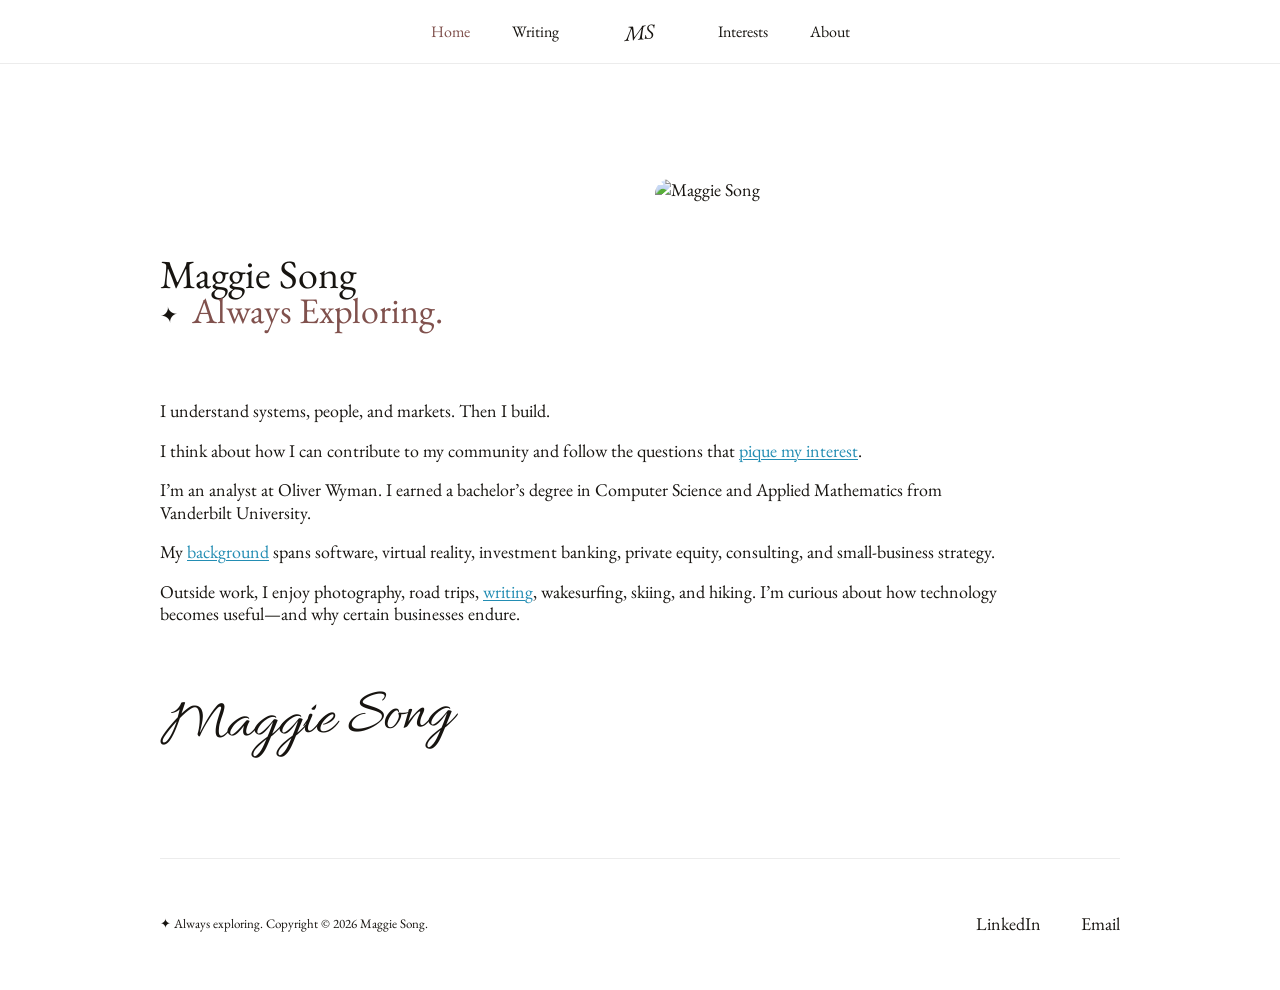
==== commit 2029a356: "Style changes" ====
--- a/index.html
+++ b/index.html
@@ -42,7 +42,7 @@
     <p>✦ Always exploring. Copyright © 2026 Maggie Song.</p>
     <div class="footer-links">
       <a href="https://www.linkedin.com/in/mo-maggie-song/" target="_blank" rel="noopener noreferrer">LinkedIn</a>
-      <a href="mailto:mo.song@vanderbilt.edu">Email</a>
+      <a href="mailto:maggiemosong@gmail.com">Email</a>
     </div>
   </footer>
 </body>
--- a/styles.css
+++ b/styles.css
@@ -0,0 +1,523 @@
+@import url("https://fonts.googleapis.com/css2?family=Allura&family=EB+Garamond:wght@400;500&display=swap");
+
+:root {
+  --ink: #171410;
+  --muted: #c7c7c7;
+  --accent: #80514d;
+  --link: #238db3;
+  --rule: #ececec;
+  --page-width: 960px;
+}
+
+* {
+  box-sizing: border-box;
+}
+
+html {
+  scroll-behavior: smooth;
+}
+
+body {
+  margin: 0;
+  background: #fff;
+  color: var(--ink);
+  font-family: "EB Garamond", Georgia, serif;
+  font-size: 18px;
+  line-height: 1.25;
+  -webkit-font-smoothing: antialiased;
+}
+
+a {
+  color: var(--link);
+  text-decoration: underline;
+  text-decoration-thickness: 1px;
+  text-underline-offset: 2px;
+}
+
+.page {
+  width: min(calc(100% - 48px), var(--page-width));
+  margin-inline: auto;
+}
+
+.site-nav {
+  height: 64px;
+  border-bottom: 1px solid var(--rule);
+}
+
+.nav-inner {
+  display: grid;
+  grid-template-columns: repeat(5, auto);
+  gap: 42px;
+  align-items: center;
+  justify-content: center;
+  height: 100%;
+}
+
+.nav-inner a {
+  color: var(--ink);
+  font-size: 16px;
+  line-height: 1;
+  text-decoration: none;
+}
+
+.nav-inner a:hover,
+.nav-inner a[aria-current="page"] {
+  color: var(--accent);
+}
+
+.nav-mark {
+  display: grid;
+  width: 75px;
+  height: 50px;
+  place-items: center;
+  font-size: 21px !important;
+  font-style: italic;
+  letter-spacing: -0.08em;
+  transform: rotate(-5deg);
+}
+
+h1,
+h2,
+h3,
+h4,
+h5,
+p {
+  margin-top: 0;
+}
+
+h1,
+h2,
+h3,
+h4,
+h5 {
+  font-weight: 400;
+}
+
+.home-hero {
+  display: grid;
+  grid-template-columns: 440px 465px;
+  gap: 55px;
+  padding-top: 115px;
+}
+
+.home-title {
+  align-self: end;
+  padding-bottom: 8px;
+}
+
+.home-title h1 {
+  margin-bottom: 0;
+  font-size: 40px;
+  line-height: 44px;
+}
+
+.tagline {
+  margin: -3px 0 0;
+  color: var(--accent);
+  font-size: 36px;
+  line-height: 36px;
+}
+
+.flourish {
+  display: inline-block;
+  margin-right: 7px;
+  color: var(--ink);
+  font-size: 22px;
+  transform: rotate(-8deg);
+}
+
+.home-photo {
+  width: 465px;
+  height: 163px;
+  border-radius: 15px;
+  object-fit: cover;
+  object-position: 50% 56%;
+}
+
+.home-copy {
+  width: 840px;
+  margin-top: 58px;
+}
+
+.home-copy p {
+  margin-bottom: 17px;
+}
+
+.home-signature {
+  margin: 65px 0 90px;
+  font-family: "Allura", cursive;
+  font-size: 62px;
+  letter-spacing: -0.02em;
+  transform: rotate(-3deg);
+  transform-origin: left center;
+}
+
+.footer {
+  display: flex;
+  align-items: center;
+  justify-content: space-between;
+  gap: 40px;
+  min-height: 132px;
+  border-top: 1px solid var(--rule);
+}
+
+.footer p {
+  margin: 0;
+  font-size: 13px;
+}
+
+.footer-links {
+  display: flex;
+  gap: 40px;
+}
+
+.footer-links a {
+  color: var(--ink);
+  text-decoration: none;
+}
+
+.standard-page {
+  padding-top: 61px;
+}
+
+.page-title {
+  margin-bottom: 30px;
+  font-size: 40px;
+  line-height: 44px;
+}
+
+.intro-copy {
+  width: 642px;
+}
+
+.intro-copy p {
+  margin-bottom: 18px;
+}
+
+.permissions {
+  margin-top: 33px;
+  color: #aaa;
+  font-size: 13px;
+}
+
+.writing-list {
+  margin: 110px 0 190px;
+}
+
+.writing-item {
+  display: grid;
+  grid-template-columns: 178px 1fr;
+  gap: 30px;
+  align-items: center;
+  min-height: 102px;
+  margin-bottom: 28px;
+  color: inherit;
+  text-decoration: none;
+}
+
+.writing-thumb,
+.writing-placeholder {
+  width: 178px;
+  height: 100px;
+  border: 1px solid var(--rule);
+  border-radius: 13px;
+  object-fit: cover;
+}
+
+.writing-item h2 {
+  margin: 0;
+  color: #666;
+  font-size: 24px;
+  line-height: 24px;
+}
+
+.writing-item > div {
+  display: grid;
+  grid-template-columns: minmax(0, 1fr) auto;
+  gap: 28px;
+  align-items: baseline;
+}
+
+.writing-item time {
+  display: block;
+  color: #888;
+  font-size: 18px;
+  line-height: 23px;
+  text-align: right;
+  white-space: nowrap;
+}
+
+.attention-intro {
+  width: 500px;
+  margin: 0 auto 66px;
+  text-align: center;
+}
+
+.attention-intro .page-title {
+  margin-bottom: 24px;
+}
+
+.attention-intro p {
+  margin-bottom: 7px;
+}
+
+.attention-section {
+  width: 816px;
+  margin-bottom: 74px;
+}
+
+.attention-section h2 {
+  margin-bottom: 41px;
+  font-size: 36px;
+  line-height: 36px;
+}
+
+.attention-section h3 {
+  margin: 0 0 13px;
+  font-family: Arial, sans-serif;
+  font-size: 20px;
+  font-weight: 400;
+}
+
+.attention-section p {
+  margin-bottom: 18px;
+}
+
+.about-lede {
+  margin: -7px 0 47px;
+  color: var(--muted);
+  font-size: 36px;
+  line-height: 45px;
+}
+
+.about-section {
+  margin-bottom: 91px;
+}
+
+.about-section > h2 {
+  margin-bottom: 9px;
+  font-size: 40px;
+  line-height: 44px;
+}
+
+.section-symbol {
+  display: inline-block;
+  font-size: 0.58em;
+  vertical-align: 0.14em;
+}
+
+.education-list {
+  width: 960px;
+}
+
+.education-item {
+  margin-bottom: 16px;
+}
+
+.education-item h3 {
+  margin-bottom: 4px;
+  font-size: 22px;
+  line-height: 31px;
+  font-weight: 500;
+}
+
+.education-item p {
+  margin: 0;
+}
+
+.experience-list {
+  width: 960px;
+}
+
+.experience-item {
+  display: grid;
+  grid-template-columns: 475px 1fr;
+  gap: 10px;
+  margin-bottom: 18px;
+}
+
+.experience-item h3 {
+  margin-bottom: 4px;
+  font-size: 22px;
+  line-height: 31px;
+  font-weight: 500;
+}
+
+.experience-item p {
+  margin-bottom: 0;
+}
+
+.experience-item time {
+  justify-self: end;
+  padding-top: 2px;
+  text-align: right;
+  white-space: nowrap;
+}
+
+.about-contact {
+  display: flex;
+  align-items: center;
+  justify-content: space-between;
+  gap: 32px;
+  margin: 8px 0 90px;
+  padding-top: 24px;
+  border-top: 1px solid var(--rule);
+}
+
+.about-contact p {
+  margin: 0;
+}
+
+.about-contact div {
+  display: flex;
+  gap: 28px;
+}
+
+.about-contact a {
+  color: var(--ink);
+  text-decoration: none;
+}
+
+@media (max-width: 760px) {
+  body {
+    font-size: 17px;
+  }
+
+  .page {
+    width: min(calc(100% - 32px), var(--page-width));
+  }
+
+  .site-nav {
+    height: auto;
+  }
+
+  .nav-inner {
+    grid-template-columns: repeat(5, auto);
+    gap: 0;
+    justify-content: space-between;
+    min-height: 62px;
+    padding: 0 16px;
+  }
+
+  .nav-inner a {
+    font-size: 14px;
+  }
+
+  .nav-mark {
+    width: 42px;
+    font-size: 18px !important;
+  }
+
+  .home-hero {
+    grid-template-columns: 1fr;
+    gap: 32px;
+    padding-top: 65px;
+  }
+
+  .home-title {
+    order: 2;
+  }
+
+  .home-photo {
+    width: 100%;
+    height: min(43vw, 210px);
+  }
+
+  .home-title h1,
+  .page-title {
+    font-size: 36px;
+    line-height: 40px;
+  }
+
+  .tagline,
+  .attention-section h2,
+  .about-lede {
+    font-size: 31px;
+    line-height: 37px;
+  }
+
+  .home-copy,
+  .intro-copy,
+  .attention-intro,
+  .attention-section,
+  .education-list,
+  .experience-list {
+    width: 100%;
+  }
+
+  .home-copy {
+    margin-top: 48px;
+  }
+
+  .writing-list {
+    margin-top: 72px;
+  }
+
+  .writing-item {
+    grid-template-columns: 112px 1fr;
+    gap: 18px;
+  }
+
+  .writing-thumb,
+  .writing-placeholder {
+    width: 112px;
+    height: 76px;
+  }
+
+  .writing-item h2 {
+    font-size: 20px;
+    line-height: 22px;
+  }
+
+  .writing-item > div {
+    grid-template-columns: 1fr;
+    gap: 3px;
+  }
+
+  .writing-item time {
+    font-size: 15px;
+    text-align: right;
+  }
+
+  .attention-intro {
+    margin-bottom: 70px;
+  }
+
+  .attention-section h3 {
+    font-size: 18px;
+  }
+
+  .experience-item {
+    grid-template-columns: 1fr;
+    gap: 0;
+    margin-bottom: 28px;
+  }
+
+  .about-contact,
+  .about-contact div {
+    align-items: flex-start;
+    flex-direction: column;
+  }
+
+  .about-contact {
+    gap: 15px;
+  }
+
+  .about-contact div {
+    gap: 8px;
+  }
+
+  .footer {
+    align-items: flex-start;
+    flex-direction: column;
+    justify-content: center;
+    gap: 15px;
+    padding: 30px 0;
+  }
+}
+
+@media (prefers-reduced-motion: reduce) {
+  html {
+    scroll-behavior: auto;
+  }
+}
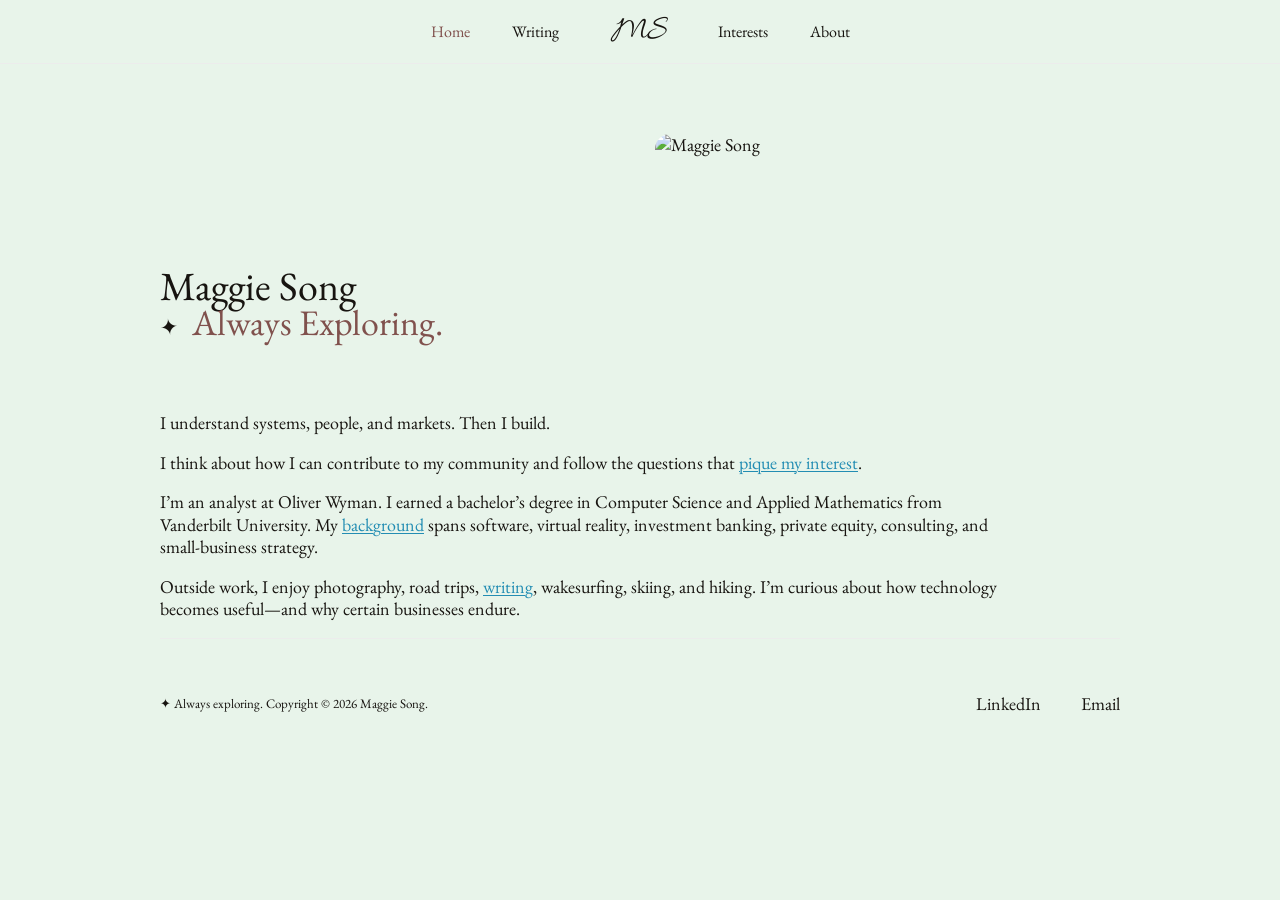
==== commit d833e9dc: "Style changes" ====
--- a/index.html
+++ b/index.html
@@ -30,12 +30,10 @@
     <section class="home-copy">
       <p>I understand systems, people, and markets. Then I build.</p>
       <p>I think about how I can contribute to my community and follow the questions that <a href="interests.html">pique my interest</a>.</p>
-      <p>I’m an analyst at Oliver Wyman. I earned a bachelor’s degree in Computer Science and Applied Mathematics from Vanderbilt University.</p>
-      <p>My <a href="about.html">background</a> spans software, virtual reality, investment banking, private equity, consulting, and small-business strategy.</p>
+      <p>I’m an analyst at Oliver Wyman. I earned a bachelor’s degree in Computer Science and Applied Mathematics from Vanderbilt University. My <a href="about.html">background</a> spans software, virtual reality, investment banking, private equity, consulting, and small-business strategy.</p>
       <p>Outside work, I enjoy photography, road trips, <a href="writing.html">writing</a>, wakesurfing, skiing, and hiking. I’m curious about how technology becomes useful—and why certain businesses endure.</p>
     </section>
 
-    <div class="home-signature" aria-hidden="true">Maggie Song</div>
   </main>
 
   <footer class="page footer">
--- a/styles.css
+++ b/styles.css
@@ -19,7 +19,7 @@
 
 body {
   margin: 0;
-  background: #fff;
+  background: #e8f4ea;
   color: var(--ink);
   font-family: "EB Garamond", Georgia, serif;
   font-size: 18px;
@@ -70,10 +70,10 @@
   width: 75px;
   height: 50px;
   place-items: center;
-  font-size: 21px !important;
-  font-style: italic;
-  letter-spacing: -0.08em;
-  transform: rotate(-5deg);
+  font-family: "Allura", cursive;
+  font-size: 34px !important;
+  letter-spacing: -0.02em;
+  transform: rotate(-3deg);
 }
 
 h1,
@@ -97,7 +97,7 @@
   display: grid;
   grid-template-columns: 440px 465px;
   gap: 55px;
-  padding-top: 115px;
+  padding-top: 70px;
 }
 
 .home-title {
@@ -128,7 +128,7 @@
 
 .home-photo {
   width: 465px;
-  height: 163px;
+  height: 220px;
   border-radius: 15px;
   object-fit: cover;
   object-position: 50% 56%;
@@ -405,13 +405,13 @@
 
   .nav-mark {
     width: 42px;
-    font-size: 18px !important;
+    font-size: 28px !important;
   }
 
   .home-hero {
     grid-template-columns: 1fr;
     gap: 32px;
-    padding-top: 65px;
+    padding-top: 40px;
   }
 
   .home-title {
@@ -420,7 +420,7 @@
 
   .home-photo {
     width: 100%;
-    height: min(43vw, 210px);
+    height: min(58vw, 240px);
   }
 
   .home-title h1,
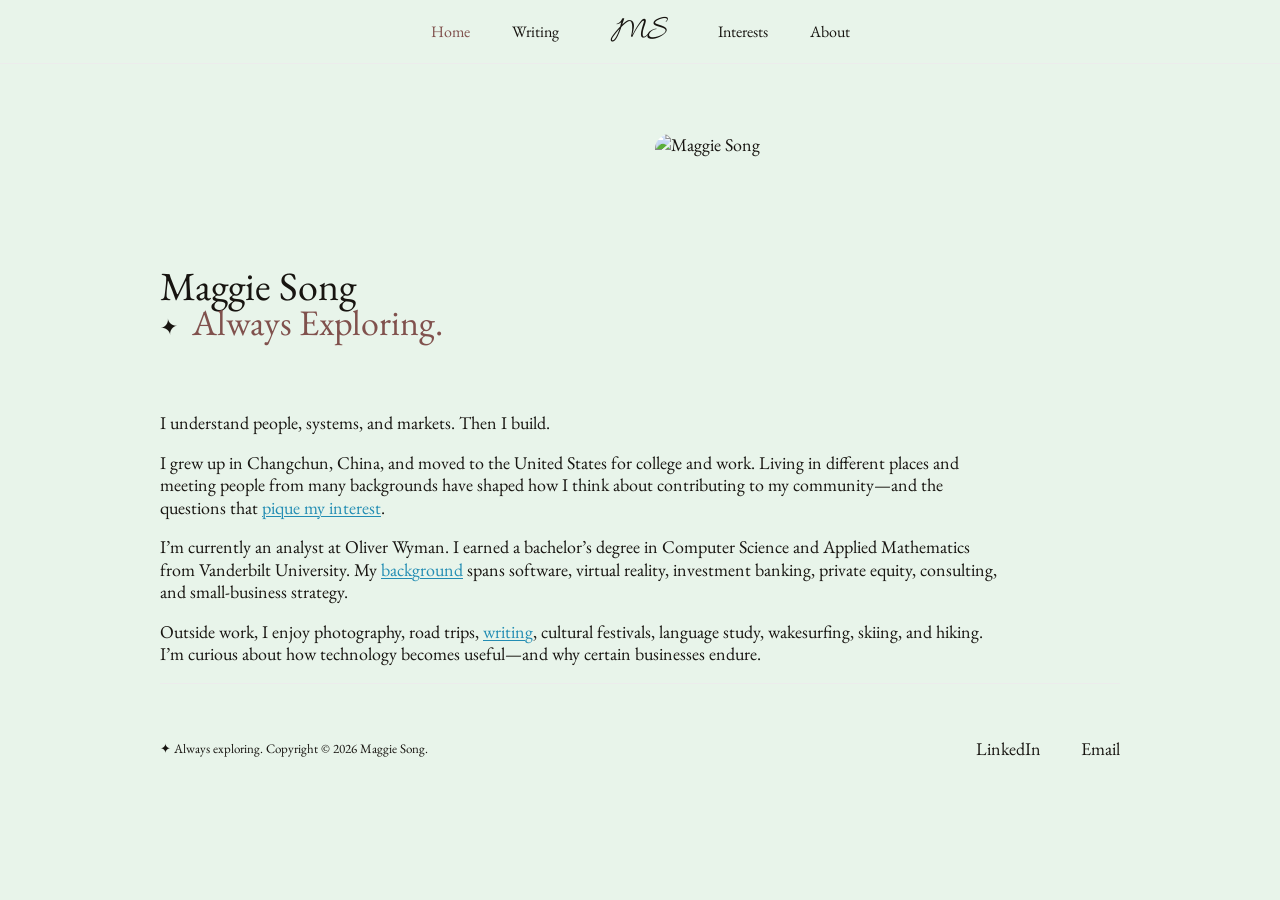
==== commit 2831c8c0: "Content changes" ====
--- a/index.html
+++ b/index.html
@@ -28,10 +28,10 @@
     </section>
 
     <section class="home-copy">
-      <p>I understand systems, people, and markets. Then I build.</p>
-      <p>I think about how I can contribute to my community and follow the questions that <a href="interests.html">pique my interest</a>.</p>
-      <p>I’m an analyst at Oliver Wyman. I earned a bachelor’s degree in Computer Science and Applied Mathematics from Vanderbilt University. My <a href="about.html">background</a> spans software, virtual reality, investment banking, private equity, consulting, and small-business strategy.</p>
-      <p>Outside work, I enjoy photography, road trips, <a href="writing.html">writing</a>, wakesurfing, skiing, and hiking. I’m curious about how technology becomes useful—and why certain businesses endure.</p>
+      <p>I understand people, systems, and markets. Then I build.</p>
+      <p>I grew up in Changchun, China, and moved to the United States for college and work. Living in different places and meeting people from many backgrounds have shaped how I think about contributing to my community—and the questions that <a href="interests.html">pique my interest</a>.</p>
+      <p>I’m currently an analyst at Oliver Wyman. I earned a bachelor’s degree in Computer Science and Applied Mathematics from Vanderbilt University. My <a href="about.html">background</a> spans software, virtual reality, investment banking, private equity, consulting, and small-business strategy.</p>
+      <p>Outside work, I enjoy photography, road trips, <a href="writing.html">writing</a>, cultural festivals, language study, wakesurfing, skiing, and hiking. I’m curious about how technology becomes useful—and why certain businesses endure.</p>
     </section>
 
   </main>
--- a/styles.css
+++ b/styles.css
@@ -286,12 +286,16 @@
 .about-lede {
   margin: -7px 0 47px;
   color: var(--muted);
-  font-size: 36px;
-  line-height: 45px;
+  font-size: 30px;
+  line-height: 38px;
 }
 
 .about-section {
   margin-bottom: 91px;
+}
+
+.education-section {
+  margin-bottom: 48px;
 }
 
 .about-section > h2 {
@@ -331,8 +335,8 @@
 
 .experience-item {
   display: grid;
-  grid-template-columns: 475px 1fr;
-  gap: 10px;
+  grid-template-columns: minmax(0, 1fr) auto;
+  gap: 30px;
   margin-bottom: 18px;
 }
 
@@ -345,6 +349,7 @@
 
 .experience-item p {
   margin-bottom: 0;
+  white-space: nowrap;
 }
 
 .experience-item time {
@@ -430,10 +435,14 @@
   }
 
   .tagline,
-  .attention-section h2,
-  .about-lede {
+  .attention-section h2 {
     font-size: 31px;
     line-height: 37px;
+  }
+
+  .about-lede {
+    font-size: 26px;
+    line-height: 32px;
   }
 
   .home-copy,
@@ -493,6 +502,10 @@
     margin-bottom: 28px;
   }
 
+  .experience-item p {
+    white-space: normal;
+  }
+
   .about-contact,
   .about-contact div {
     align-items: flex-start;
